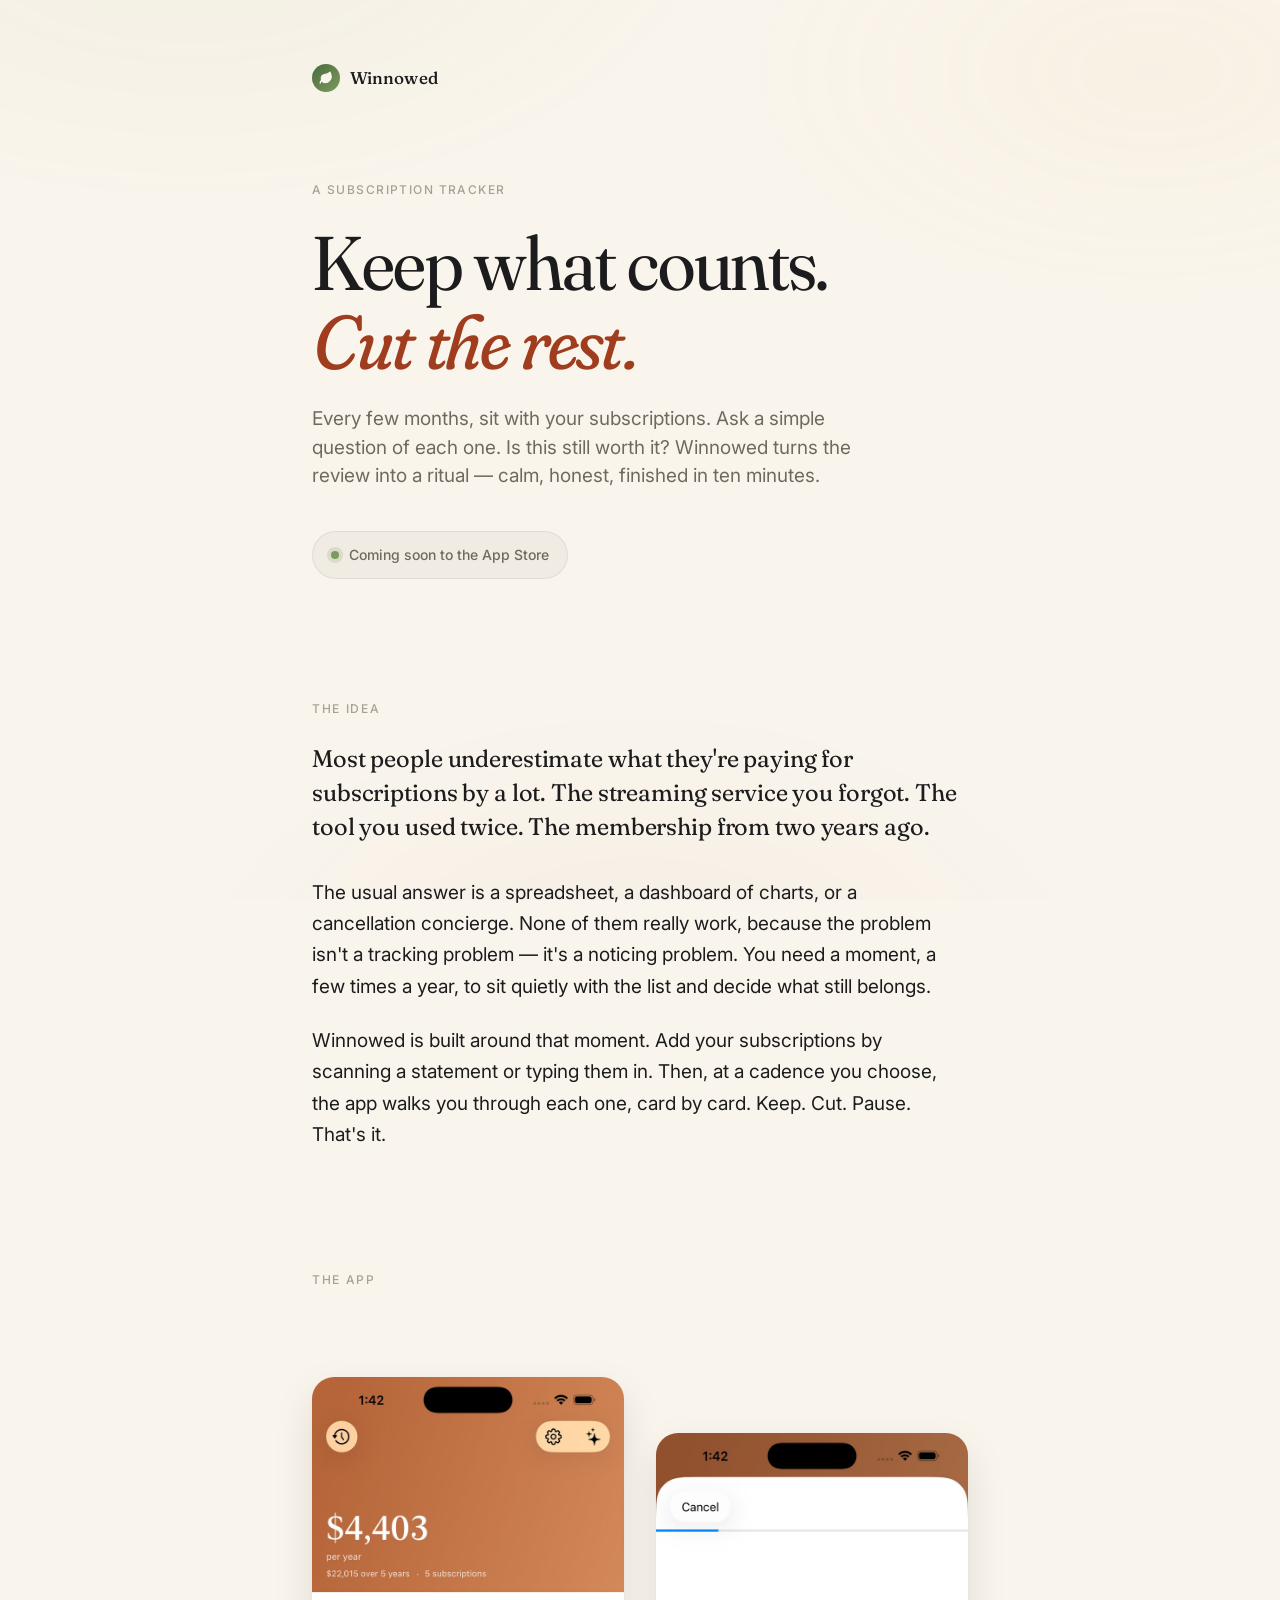
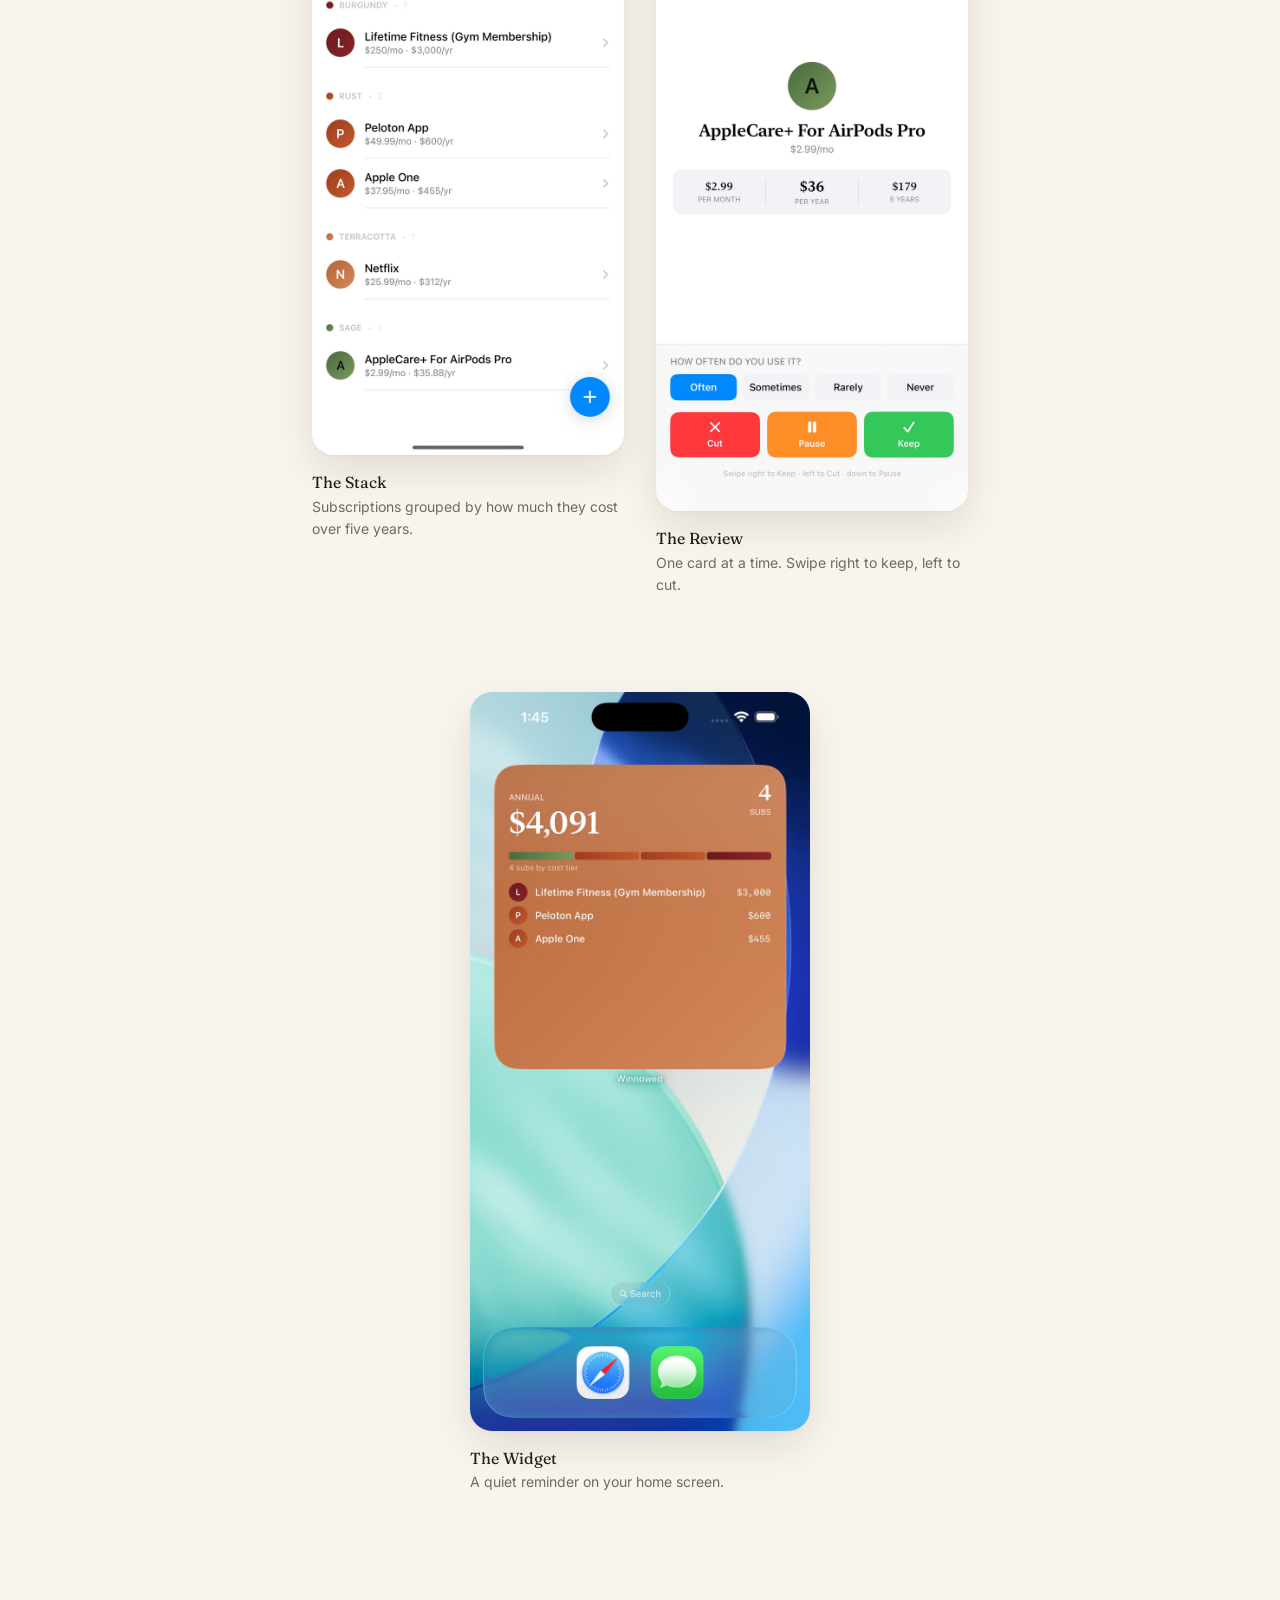
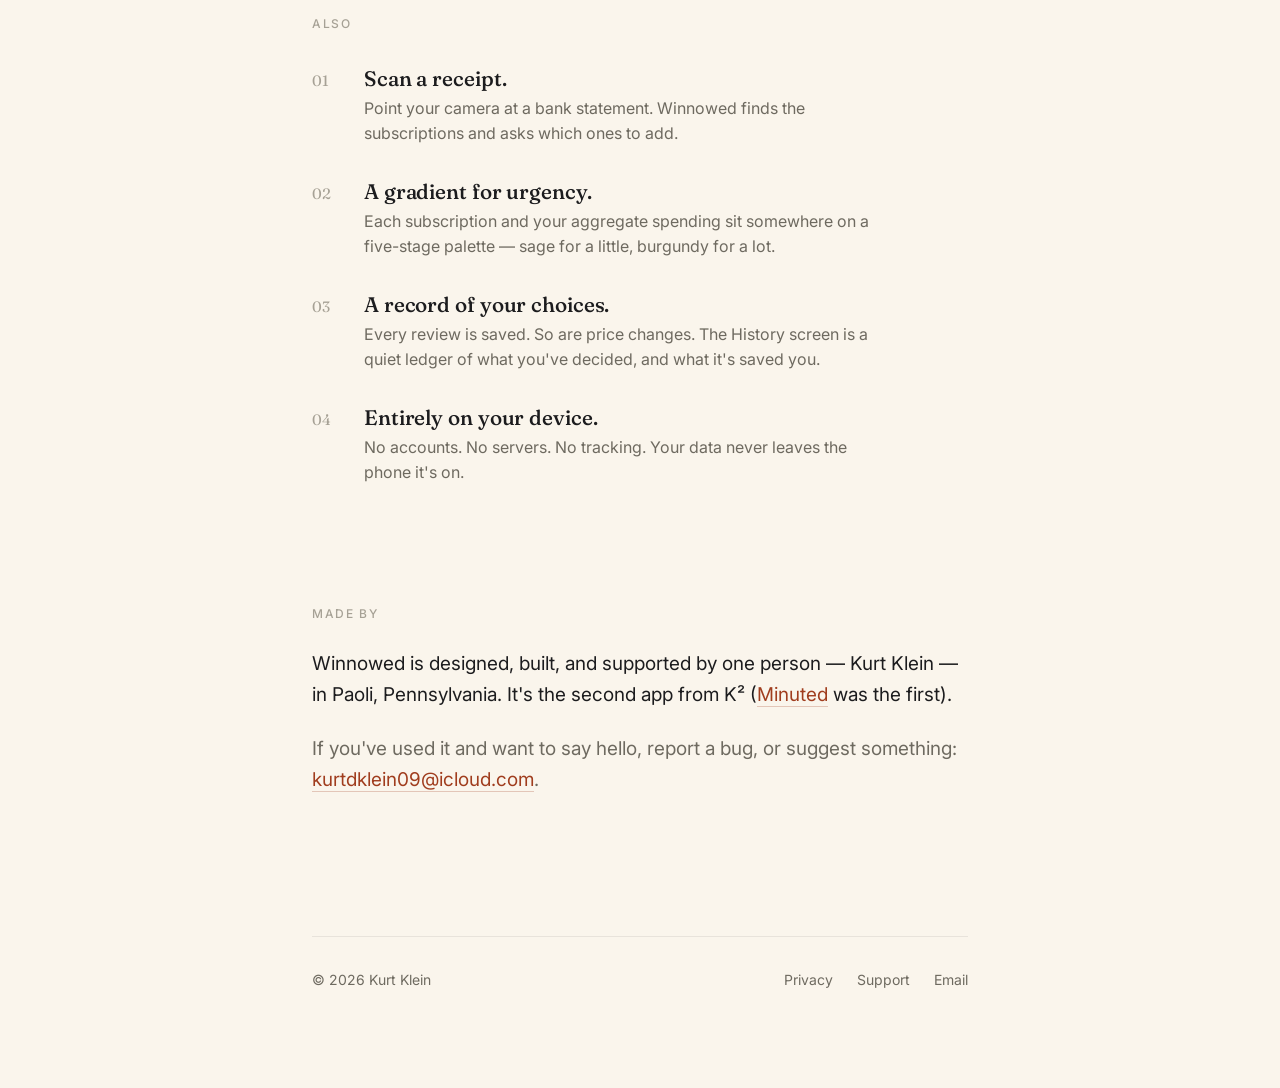
==== index.html @ ec86bec1 "Initial site — landing, privacy, support" ====
<!doctype html>
<html lang="en">
<head>
  <meta charset="utf-8">
  <meta name="viewport" content="width=device-width, initial-scale=1">
  <title>Winnowed — Keep what counts, cut the rest.</title>
  <meta name="description" content="A subscription tracker designed around a quarterly review ritual. Sit with each one. Keep what counts. Cut what doesn't.">

  <!-- Open Graph -->
  <meta property="og:title" content="Winnowed — Keep what counts, cut the rest.">
  <meta property="og:description" content="A subscription tracker designed around a quarterly review ritual.">
  <meta property="og:url" content="https://winnowed.app">
  <meta property="og:type" content="website">
  <meta name="theme-color" content="#FAF5EC">

  <link rel="icon" href="data:image/svg+xml,<svg xmlns=%22http://www.w3.org/2000/svg%22 viewBox=%220 0 100 100%22><circle cx=%2250%22 cy=%2250%22 r=%2245%22 fill=%22%237A9B5E%22/><path d=%22M50 28c10 0 20 8 20 22s-10 22-20 22-20-8-20-22%22 fill=%22none%22 stroke=%22%23FAF5EC%22 stroke-width=%226%22/></svg>">
  <link rel="stylesheet" href="/styles.css">

  <!-- Plausible analytics (privacy-preserving) -->
  <script defer data-domain="winnowed.app" src="https://plausible.io/js/script.js"></script>
</head>
<body>
  <div class="wash" aria-hidden="true"></div>

  <main class="wrap">
    <a href="/" class="brand">
      <span class="brand-leaf">
        <svg viewBox="0 0 24 24" fill="currentColor" aria-hidden="true">
          <path d="M11 20A7 7 0 0 1 9.8 6.1C15.5 5 17 4.48 19 2c1 2 2 4.18 2 8 0 5.5-4.78 10-10 10z M2 21c0-3 1.85-5.36 5.08-6"/>
        </svg>
      </span>
      <span class="brand-name">Winnowed</span>
    </a>

    <p class="hero-tag">A subscription tracker</p>

    <h1 class="hero">
      Keep what counts.<br>
      <em>Cut the rest.</em>
    </h1>

    <p class="hero-sub">
      Every few months, sit with your subscriptions. Ask a simple question of each one.
      Is this still worth it? Winnowed turns the review into a ritual — calm, honest, finished in ten minutes.
    </p>

    <span class="store-note">
      <span class="store-note-dot"></span>
      Coming soon to the App Store
    </span>

    <!-- The argument -->
    <section class="sec">
      <p class="sec-label">The idea</p>

      <div class="prose">
        <p class="lede">
          Most people underestimate what they're paying for subscriptions by a lot. The streaming service you forgot. The tool you used twice. The membership from two years ago.
        </p>
        <p>
          The usual answer is a spreadsheet, a dashboard of charts, or a cancellation concierge. None of them really work, because the problem isn't a tracking problem — it's a noticing problem. You need a moment, a few times a year, to sit quietly with the list and decide what still belongs.
        </p>
        <p>
          Winnowed is built around that moment. Add your subscriptions by scanning a statement or typing them in. Then, at a cadence you choose, the app walks you through each one, card by card. Keep. Cut. Pause. That's it.
        </p>
      </div>
    </section>

    <!-- Screenshots -->
    <section class="sec">
      <p class="sec-label">The app</p>

      <div class="shots">
        <figure class="shot">
          <img src="/images/stack.png" alt="The Stack screen, showing $4,403 annual and subscriptions grouped by cost tier.">
          <figcaption>
            <div class="shot-caption">The Stack</div>
            <div class="shot-caption-sub">Subscriptions grouped by how much they cost over five years.</div>
          </figcaption>
        </figure>

        <figure class="shot">
          <img src="/images/review.png" alt="The Review screen, showing one subscription at a time with Keep, Pause, and Cut options.">
          <figcaption>
            <div class="shot-caption">The Review</div>
            <div class="shot-caption-sub">One card at a time. Swipe right to keep, left to cut.</div>
          </figcaption>
        </figure>

        <figure class="shot">
          <img src="/images/widget.png" alt="A home screen widget showing annual spending and top subscriptions.">
          <figcaption>
            <div class="shot-caption">The Widget</div>
            <div class="shot-caption-sub">A quiet reminder on your home screen.</div>
          </figcaption>
        </figure>
      </div>
    </section>

    <!-- Features, numbered and quiet -->
    <section class="sec">
      <p class="sec-label">Also</p>

      <div class="features">
        <div class="feature">
          <div class="feature-num">01</div>
          <div>
            <div class="feature-title">Scan a receipt.</div>
            <div class="feature-body">Point your camera at a bank statement. Winnowed finds the subscriptions and asks which ones to add.</div>
          </div>
        </div>

        <div class="feature">
          <div class="feature-num">02</div>
          <div>
            <div class="feature-title">A gradient for urgency.</div>
            <div class="feature-body">Each subscription and your aggregate spending sit somewhere on a five-stage palette — sage for a little, burgundy for a lot.</div>
          </div>
        </div>

        <div class="feature">
          <div class="feature-num">03</div>
          <div>
            <div class="feature-title">A record of your choices.</div>
            <div class="feature-body">Every review is saved. So are price changes. The History screen is a quiet ledger of what you've decided, and what it's saved you.</div>
          </div>
        </div>

        <div class="feature">
          <div class="feature-num">04</div>
          <div>
            <div class="feature-title">Entirely on your device.</div>
            <div class="feature-body">No accounts. No servers. No tracking. Your data never leaves the phone it's on.</div>
          </div>
        </div>
      </div>
    </section>

    <!-- Attribution -->
    <section class="sec">
      <p class="sec-label">Made by</p>

      <div class="prose">
        <p>
          Winnowed is designed, built, and supported by one person — Kurt Klein — in Paoli, Pennsylvania. It's the second app from K² (<a href="https://minuted.org" style="color: var(--rust); text-decoration: none; border-bottom: 1px solid rgba(160, 61, 30, 0.25);">Minuted</a> was the first).
        </p>
        <p class="quiet" style="color: var(--text-muted);">
          If you've used it and want to say hello, report a bug, or suggest something: <a href="mailto:kurtdklein09@icloud.com" style="color: var(--rust); text-decoration: none; border-bottom: 1px solid rgba(160, 61, 30, 0.25);">kurtdklein09@icloud.com</a>.
        </p>
      </div>
    </section>

    <footer class="footer">
      <div>© 2026 Kurt Klein</div>
      <div class="footer-links">
        <a href="/privacy">Privacy</a>
        <a href="/support">Support</a>
        <a href="mailto:kurtdklein09@icloud.com">Email</a>
      </div>
    </footer>
  </main>
</body>
</html>
---- styles.css ----
/* ==========================================================================
   Winnowed marketing site
   ========================================================================== */

@import url('https://fonts.googleapis.com/css2?family=Fraunces:opsz,wght,SOFT@9..144,300..900,0..100&family=Inter:wght@400;500;600&display=swap');

:root {
  /* Canvas */
  --bg: #FAF5EC;
  --text: #1C1C1E;
  --text-muted: #6E6A60;
  --text-quiet: #A6A195;
  --rule: rgba(28, 28, 30, 0.08);

  /* 5-stage Winnowed palette */
  --sage: #7A9B5E;
  --sage-deep: #4A6B3E;
  --wheat: #D4B56A;
  --terracotta: #D4895A;
  --rust: #A03D1E;
  --burgundy: #6B1A1E;

  /* Type */
  --serif: "Fraunces", "Times New Roman", Georgia, serif;
  --sans: "Inter", -apple-system, BlinkMacSystemFont, "Segoe UI", sans-serif;
}

* {
  box-sizing: border-box;
  margin: 0;
  padding: 0;
}

html {
  -webkit-font-smoothing: antialiased;
  -moz-osx-font-smoothing: grayscale;
  text-rendering: optimizeLegibility;
}

body {
  background: var(--bg);
  color: var(--text);
  font-family: var(--sans);
  font-size: 17px;
  line-height: 1.6;
  min-height: 100vh;
  overflow-x: hidden;
}

/* Ambient gradient wash — a whisper of the 5-stage palette.
   Positioned absolutely so it doesn't affect layout. */
.wash {
  position: fixed;
  inset: 0;
  z-index: -1;
  pointer-events: none;
  opacity: 0.35;
  background:
    radial-gradient(ellipse 900px 500px at 15% -10%, rgba(122, 155, 94, 0.18), transparent 60%),
    radial-gradient(ellipse 700px 400px at 90% 8%, rgba(212, 181, 106, 0.15), transparent 60%),
    radial-gradient(ellipse 800px 500px at 50% 110%, rgba(107, 26, 30, 0.10), transparent 60%);
}

/* Layout */
.wrap {
  max-width: 720px;
  margin: 0 auto;
  padding: 64px 32px 96px;
}

/* Brand lockup — tiny leaf + name */
.brand {
  display: inline-flex;
  align-items: center;
  gap: 10px;
  color: var(--text-muted);
  font-size: 14px;
  font-weight: 500;
  letter-spacing: 0.02em;
  text-decoration: none;
  margin-bottom: 88px;
}

.brand-leaf {
  display: inline-flex;
  align-items: center;
  justify-content: center;
  width: 28px;
  height: 28px;
  border-radius: 50%;
  background: linear-gradient(135deg, var(--sage-deep), var(--sage));
  color: var(--bg);
}

.brand-leaf svg {
  width: 14px;
  height: 14px;
  fill: currentColor;
  stroke: currentColor;
  stroke-width: 2;
  stroke-linecap: round;
  stroke-linejoin: round;
}

.brand-name {
  font-family: var(--serif);
  font-size: 17px;
  font-weight: 500;
  font-variation-settings: "opsz" 14, "SOFT" 30;
  color: var(--text);
  letter-spacing: 0.005em;
}

/* Hero */
.hero-tag {
  font-family: var(--sans);
  font-size: 12px;
  font-weight: 500;
  letter-spacing: 0.12em;
  text-transform: uppercase;
  color: var(--text-quiet);
  margin-bottom: 24px;
}

.hero {
  font-family: var(--serif);
  font-size: clamp(44px, 7.6vw, 76px);
  font-weight: 400;
  font-variation-settings: "opsz" 96, "SOFT" 40;
  line-height: 1.04;
  letter-spacing: -0.018em;
  color: var(--text);
  margin-bottom: 24px;
  text-wrap: balance;
}

.hero em {
  font-style: italic;
  font-variation-settings: "opsz" 96, "SOFT" 100;
  color: var(--rust);
}

.hero-sub {
  font-family: var(--sans);
  font-size: 19px;
  line-height: 1.5;
  color: var(--text-muted);
  max-width: 30em;
  margin-bottom: 40px;
}

/* Waitlist / App Store badge */
.store-note {
  display: inline-flex;
  align-items: center;
  gap: 10px;
  padding: 12px 18px;
  background: rgba(28, 28, 30, 0.04);
  border: 1px solid var(--rule);
  border-radius: 999px;
  font-size: 14px;
  font-weight: 500;
  color: var(--text-muted);
}

.store-note-dot {
  width: 8px;
  height: 8px;
  border-radius: 50%;
  background: var(--sage);
  box-shadow: 0 0 0 4px rgba(122, 155, 94, 0.2);
}

/* Section rhythm */
.sec {
  margin-top: 120px;
}

.sec-label {
  font-family: var(--sans);
  font-size: 12px;
  font-weight: 500;
  letter-spacing: 0.14em;
  text-transform: uppercase;
  color: var(--text-quiet);
  margin-bottom: 24px;
}

/* Body prose */
.prose {
  font-family: var(--sans);
  font-size: 19px;
  line-height: 1.65;
  color: var(--text);
  max-width: 34em;
}

.prose p + p {
  margin-top: 1.2em;
}

.prose .lede {
  font-family: var(--serif);
  font-size: 24px;
  font-weight: 400;
  font-variation-settings: "opsz" 48, "SOFT" 50;
  line-height: 1.4;
  color: var(--text);
  letter-spacing: -0.005em;
  margin-bottom: 1.4em;
}

.prose strong {
  font-weight: 600;
  color: var(--text);
}

.prose em {
  font-style: italic;
}

/* Screenshot row — offset editorial layout */
.shots {
  margin-top: 88px;
  display: grid;
  grid-template-columns: 1fr 1fr;
  gap: 56px 32px;
  align-items: start;
}

.shot {
  display: flex;
  flex-direction: column;
  gap: 16px;
}

.shot:nth-child(1) { grid-column: 1; }
.shot:nth-child(2) { grid-column: 2; margin-top: 56px; }
.shot:nth-child(3) { grid-column: 1 / 3; max-width: 340px; margin: 40px auto 0; }

.shot img {
  width: 100%;
  height: auto;
  display: block;
  border-radius: 22px;
  box-shadow:
    0 2px 4px rgba(0, 0, 0, 0.04),
    0 16px 40px rgba(0, 0, 0, 0.10);
}

.shot-caption {
  font-family: var(--serif);
  font-size: 16px;
  font-weight: 400;
  font-variation-settings: "opsz" 18, "SOFT" 40;
  color: var(--text);
  line-height: 1.4;
}

.shot-caption-sub {
  font-family: var(--sans);
  font-size: 14px;
  color: var(--text-muted);
  margin-top: 2px;
}

/* Features list — quiet, numbered */
.features {
  margin-top: 32px;
  display: grid;
  gap: 32px;
  max-width: 34em;
}

.feature {
  display: grid;
  grid-template-columns: 36px 1fr;
  gap: 16px;
  align-items: baseline;
}

.feature-num {
  font-family: var(--serif);
  font-size: 15px;
  font-variation-settings: "opsz" 18;
  font-feature-settings: "onum";
  color: var(--text-quiet);
  padding-top: 4px;
}

.feature-title {
  font-family: var(--serif);
  font-size: 21px;
  font-weight: 500;
  font-variation-settings: "opsz" 32, "SOFT" 40;
  color: var(--text);
  line-height: 1.3;
  margin-bottom: 4px;
  letter-spacing: -0.005em;
}

.feature-body {
  font-family: var(--sans);
  font-size: 16px;
  line-height: 1.55;
  color: var(--text-muted);
}

/* Footer */
.footer {
  margin-top: 140px;
  padding-top: 32px;
  border-top: 1px solid var(--rule);
  display: flex;
  justify-content: space-between;
  align-items: baseline;
  flex-wrap: wrap;
  gap: 16px;
  font-size: 14px;
  color: var(--text-muted);
}

.footer a {
  color: var(--text-muted);
  text-decoration: none;
  border-bottom: 1px solid transparent;
  transition: border-color 120ms ease, color 120ms ease;
}

.footer a:hover {
  color: var(--text);
  border-bottom-color: var(--rule);
}

.footer-links {
  display: flex;
  gap: 24px;
}

/* Long-form page (privacy, support) */
.longform h1 {
  font-family: var(--serif);
  font-size: clamp(40px, 5.5vw, 60px);
  font-weight: 400;
  font-variation-settings: "opsz" 72, "SOFT" 40;
  line-height: 1.08;
  letter-spacing: -0.015em;
  margin-bottom: 12px;
  text-wrap: balance;
}

.longform .meta {
  font-family: var(--sans);
  font-size: 13px;
  color: var(--text-quiet);
  margin-bottom: 48px;
  letter-spacing: 0.02em;
}

.longform h2 {
  font-family: var(--serif);
  font-size: 24px;
  font-weight: 500;
  font-variation-settings: "opsz" 32, "SOFT" 40;
  line-height: 1.3;
  margin-top: 48px;
  margin-bottom: 12px;
  color: var(--text);
  letter-spacing: -0.005em;
}

.longform p {
  font-family: var(--sans);
  font-size: 17px;
  line-height: 1.65;
  color: var(--text);
  margin-bottom: 1.1em;
  max-width: 34em;
}

.longform p.quiet {
  color: var(--text-muted);
}

.longform ul {
  list-style: none;
  padding: 0;
  margin: 0 0 1.2em 0;
  max-width: 34em;
}

.longform li {
  font-family: var(--sans);
  font-size: 17px;
  line-height: 1.65;
  color: var(--text);
  padding-left: 22px;
  position: relative;
  margin-bottom: 4px;
}

.longform li::before {
  content: "—";
  position: absolute;
  left: 0;
  color: var(--text-quiet);
}

.longform a {
  color: var(--rust);
  text-decoration: none;
  border-bottom: 1px solid rgba(160, 61, 30, 0.25);
  transition: border-color 120ms ease;
}

.longform a:hover {
  border-bottom-color: var(--rust);
}

.longform .signoff {
  margin-top: 56px;
  padding-top: 32px;
  border-top: 1px solid var(--rule);
  font-family: var(--serif);
  font-style: italic;
  font-size: 17px;
  color: var(--text-muted);
  font-variation-settings: "opsz" 24;
}

/* Mobile tweaks */
@media (max-width: 560px) {
  .wrap {
    padding: 40px 22px 72px;
  }
  .brand {
    margin-bottom: 56px;
  }
  .sec {
    margin-top: 88px;
  }
  .shots {
    grid-template-columns: 1fr;
    gap: 32px;
  }
  .shot:nth-child(1),
  .shot:nth-child(2),
  .shot:nth-child(3) {
    grid-column: 1;
    margin: 0;
    max-width: 100%;
  }
  .footer {
    flex-direction: column;
    align-items: flex-start;
  }
}
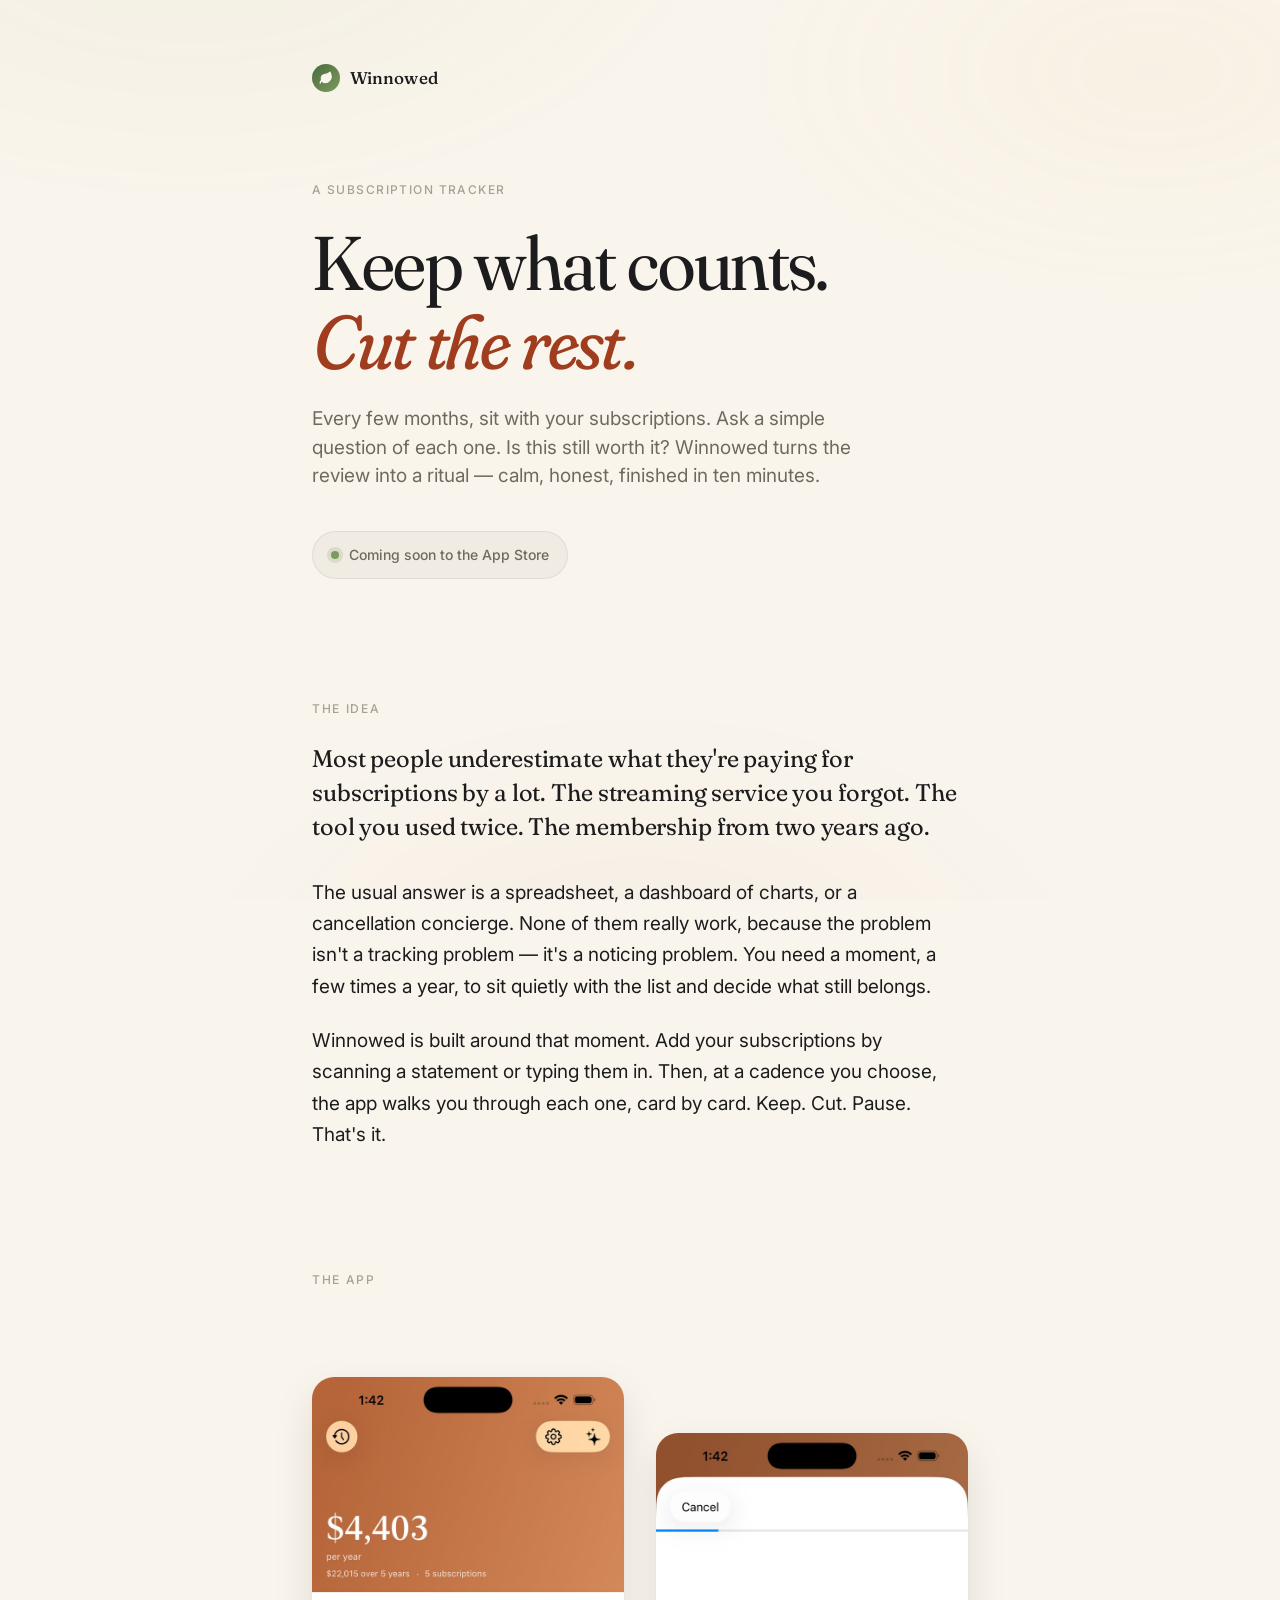
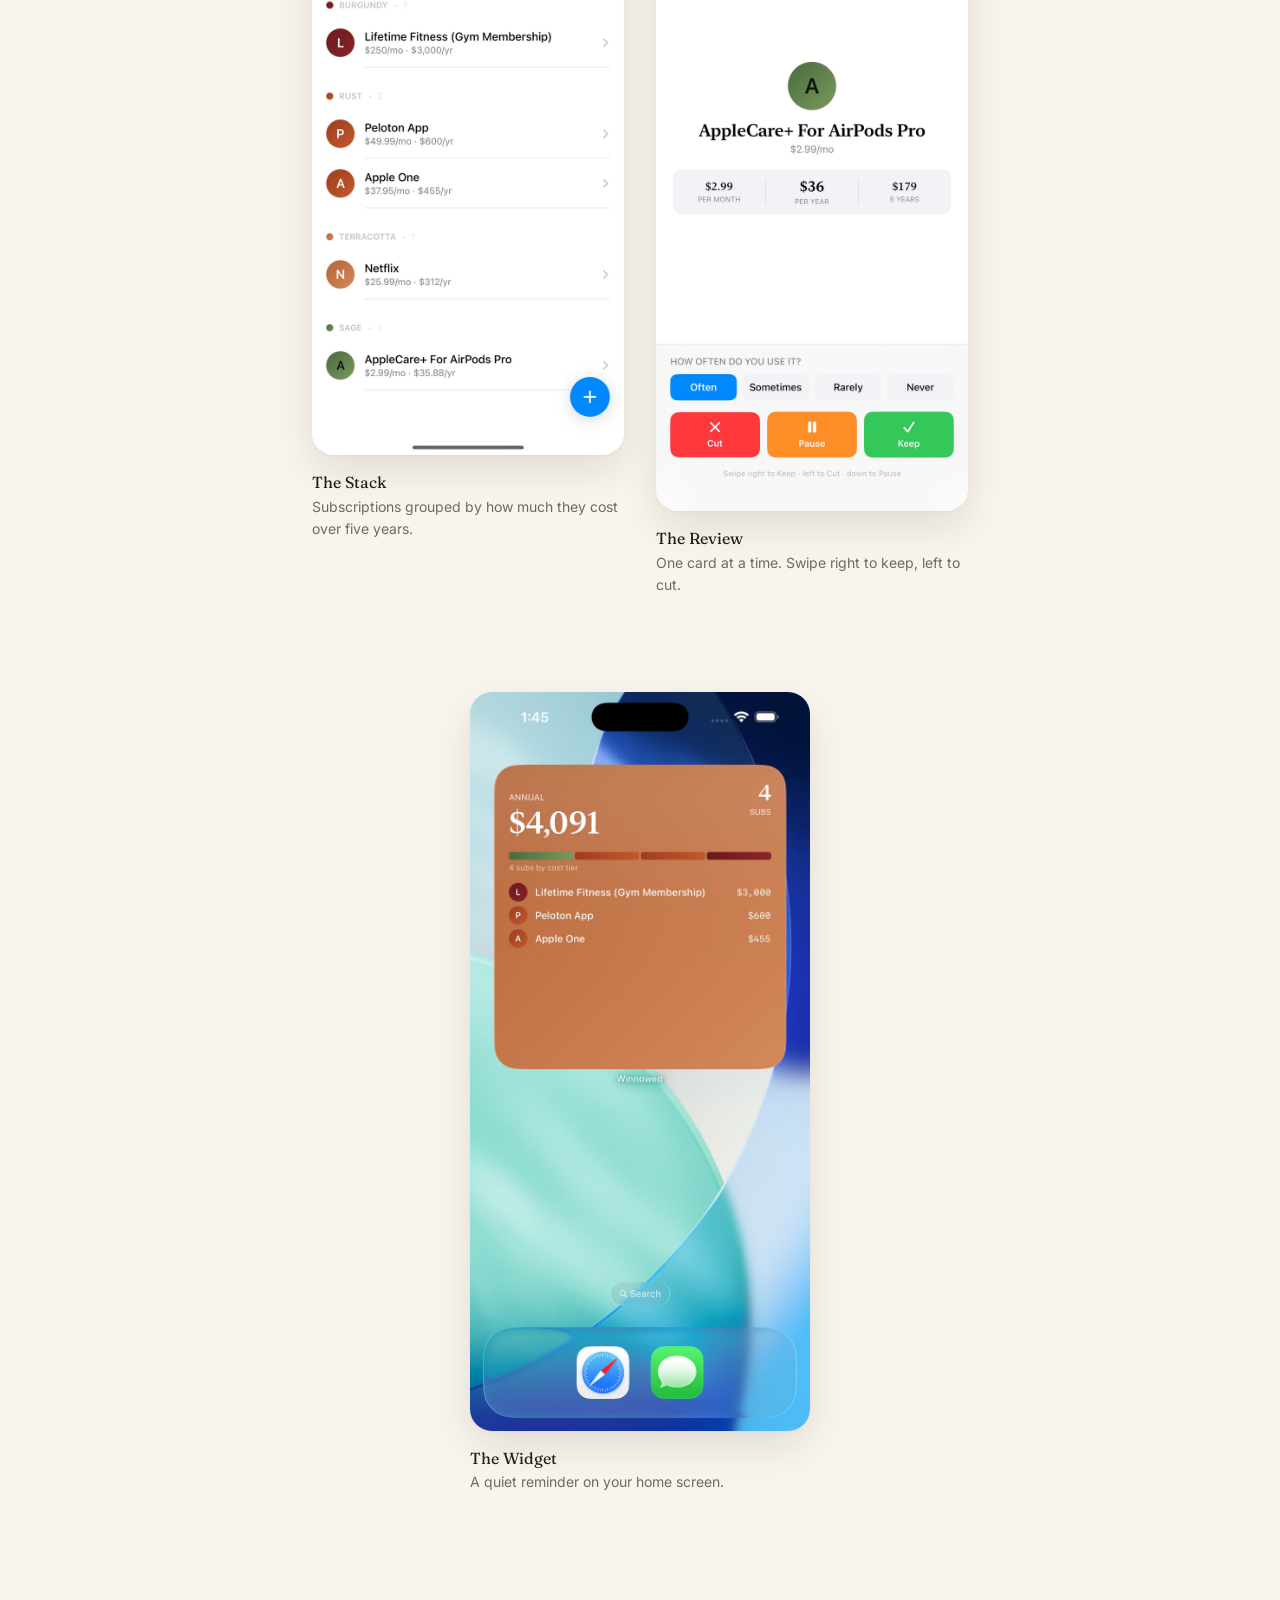
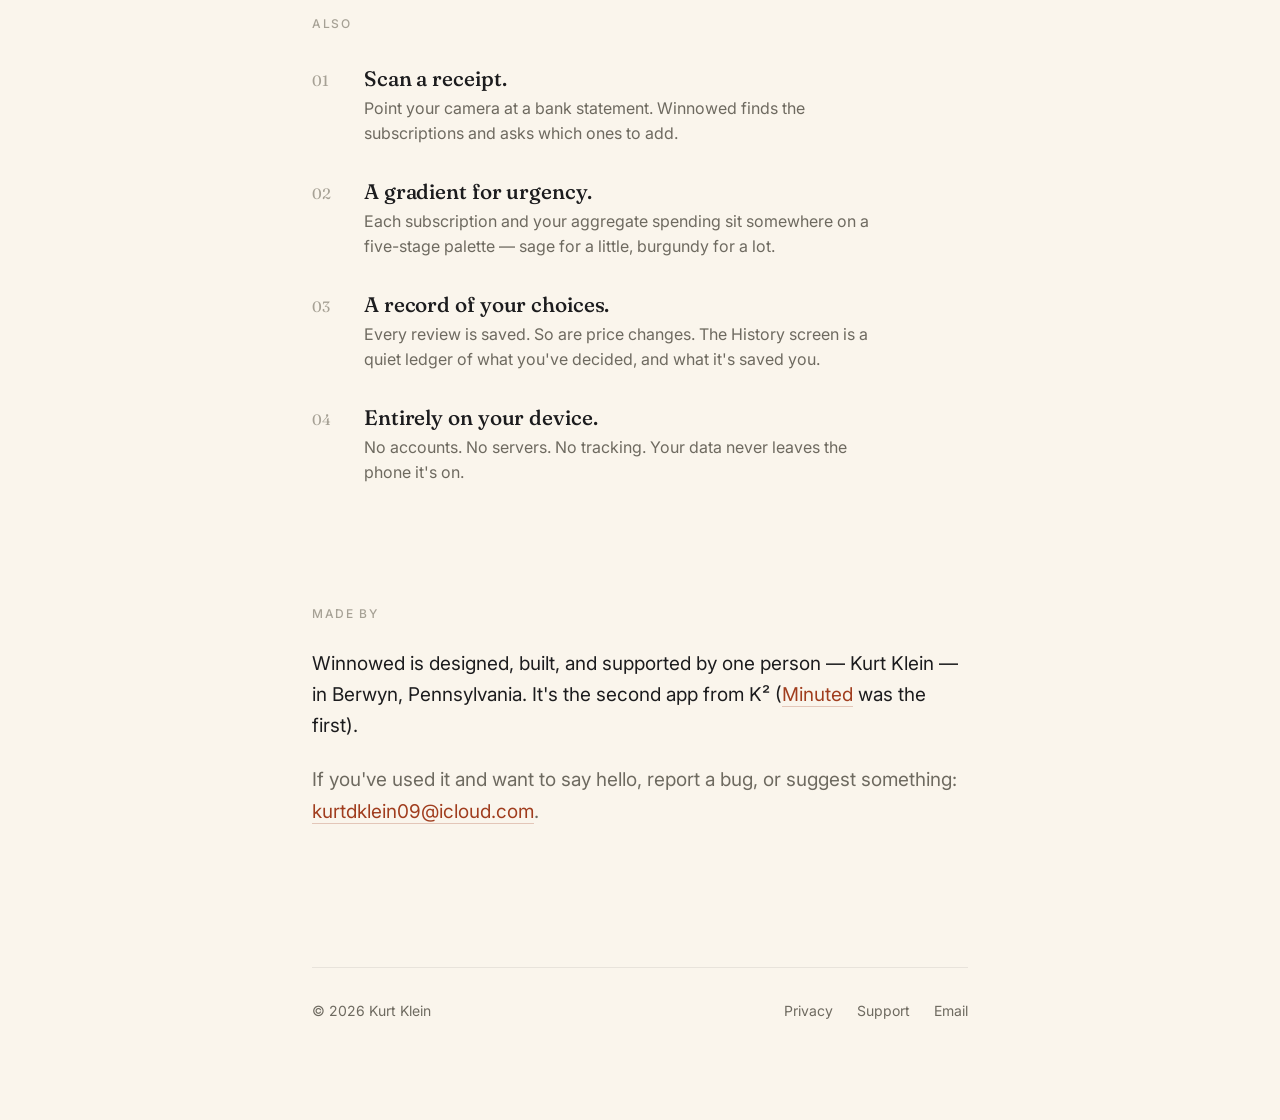
==== commit 69365a17: "Update location from Paoli to Berwyn, Pennsylvania" ====
--- a/index.html
+++ b/index.html
@@ -142,7 +142,7 @@
 
       <div class="prose">
         <p>
-          Winnowed is designed, built, and supported by one person — Kurt Klein — in Paoli, Pennsylvania. It's the second app from K² (<a href="https://minuted.org" style="color: var(--rust); text-decoration: none; border-bottom: 1px solid rgba(160, 61, 30, 0.25);">Minuted</a> was the first).
+          Winnowed is designed, built, and supported by one person — Kurt Klein — in Berwyn, Pennsylvania. It's the second app from K² (<a href="https://minuted.org" style="color: var(--rust); text-decoration: none; border-bottom: 1px solid rgba(160, 61, 30, 0.25);">Minuted</a> was the first).
         </p>
         <p class="quiet" style="color: var(--text-muted);">
           If you've used it and want to say hello, report a bug, or suggest something: <a href="mailto:kurtdklein09@icloud.com" style="color: var(--rust); text-decoration: none; border-bottom: 1px solid rgba(160, 61, 30, 0.25);">kurtdklein09@icloud.com</a>.
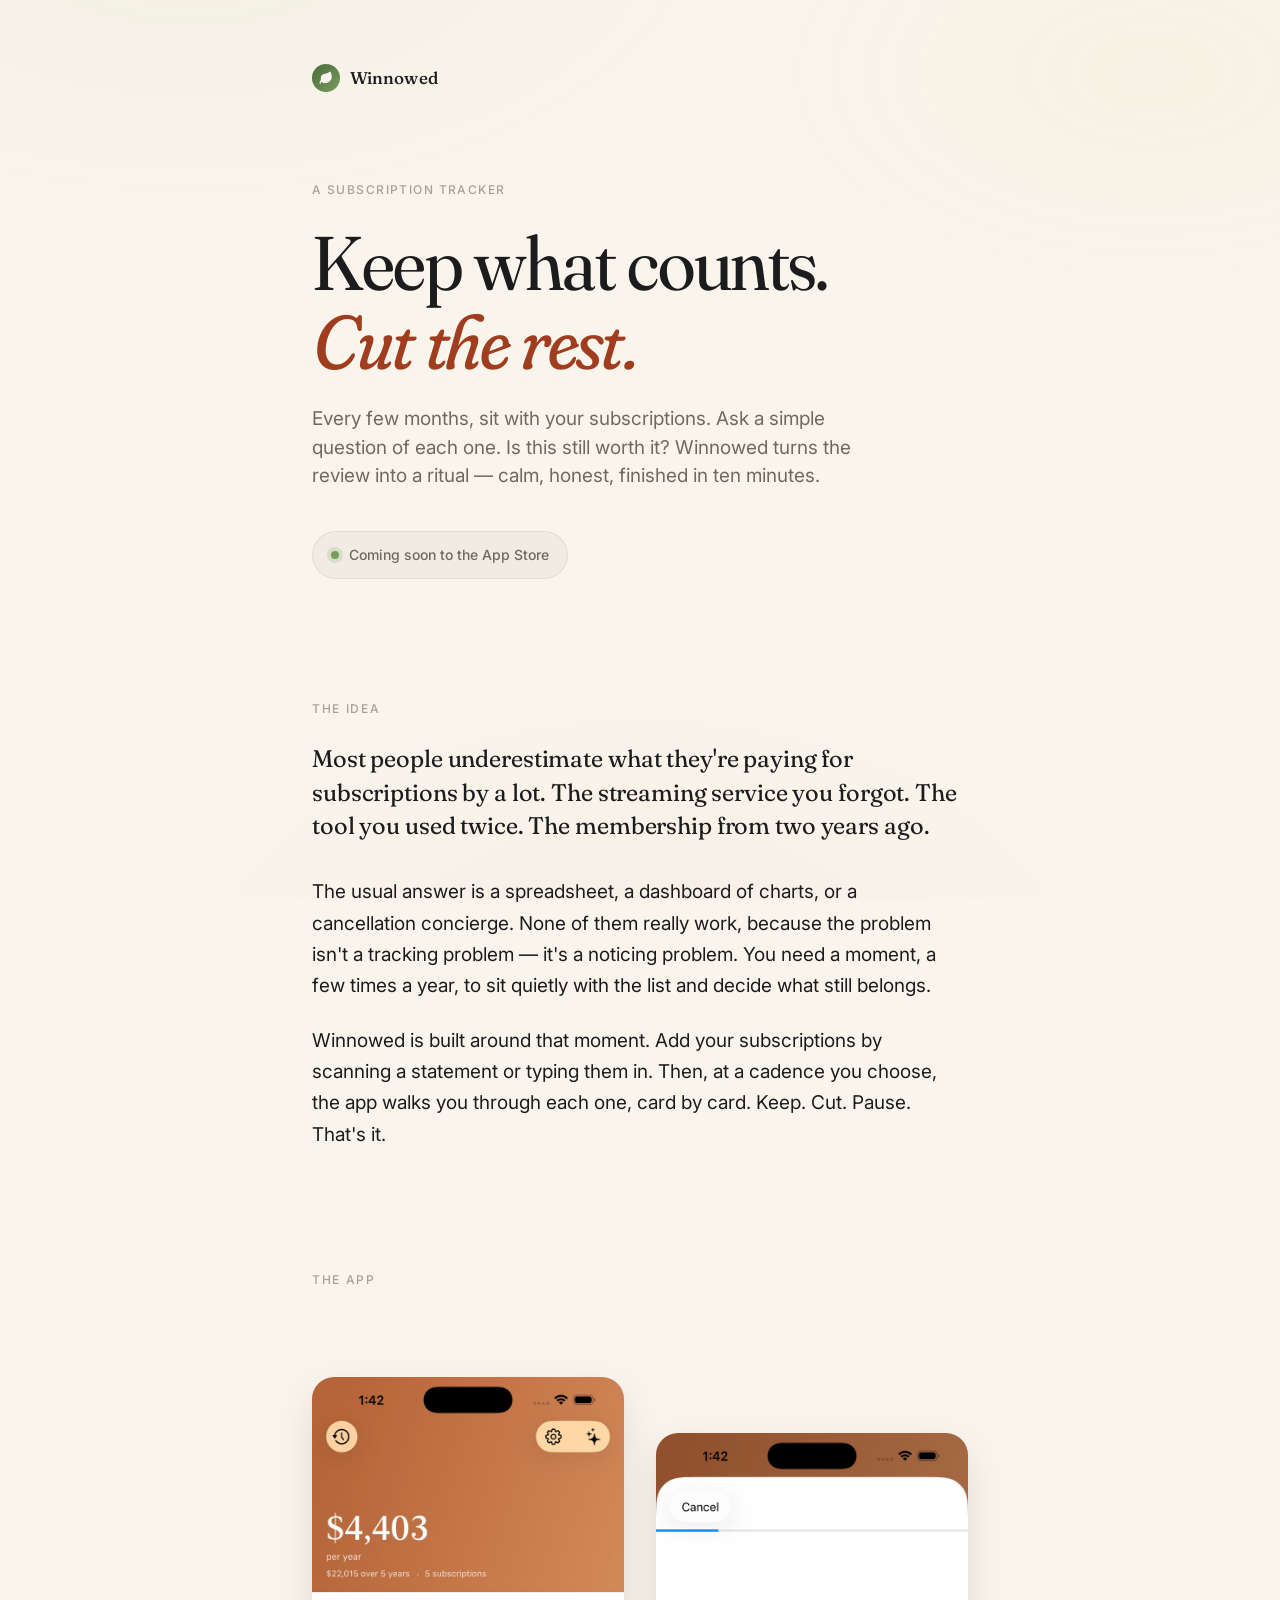
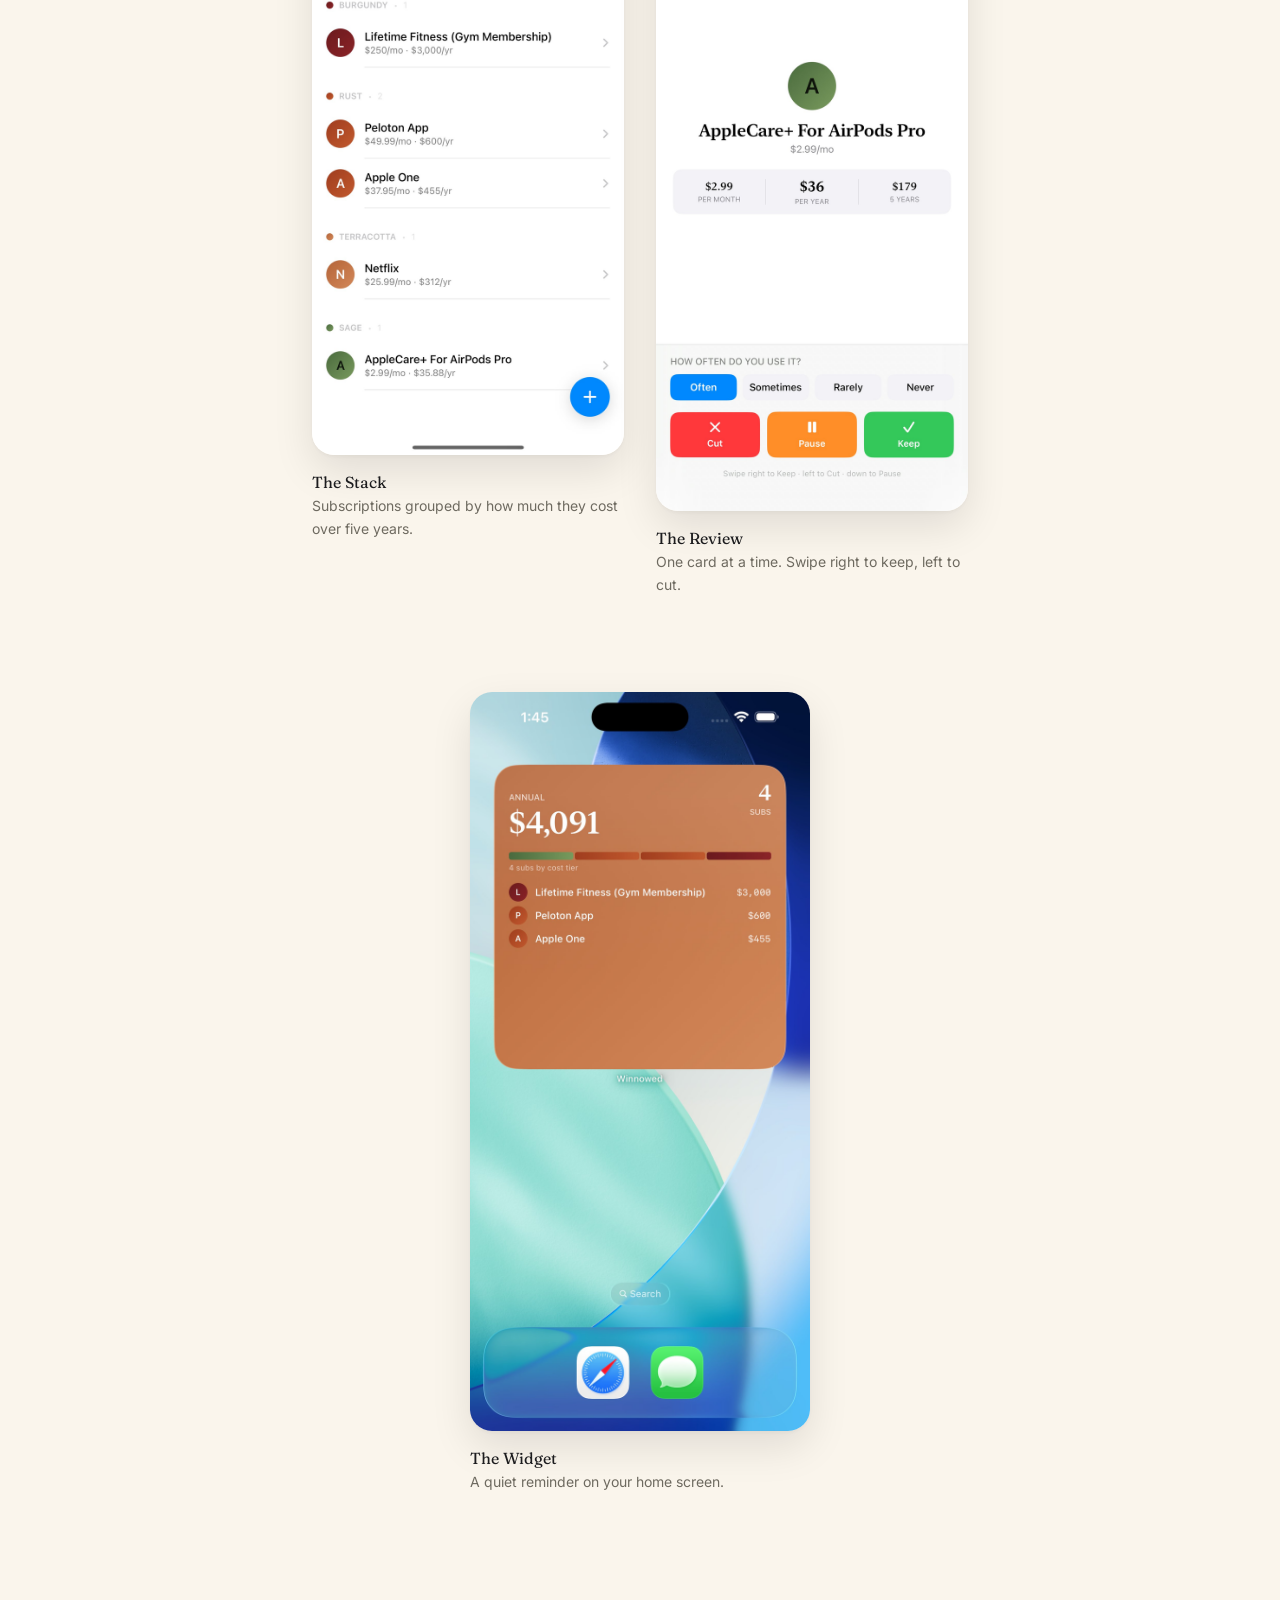
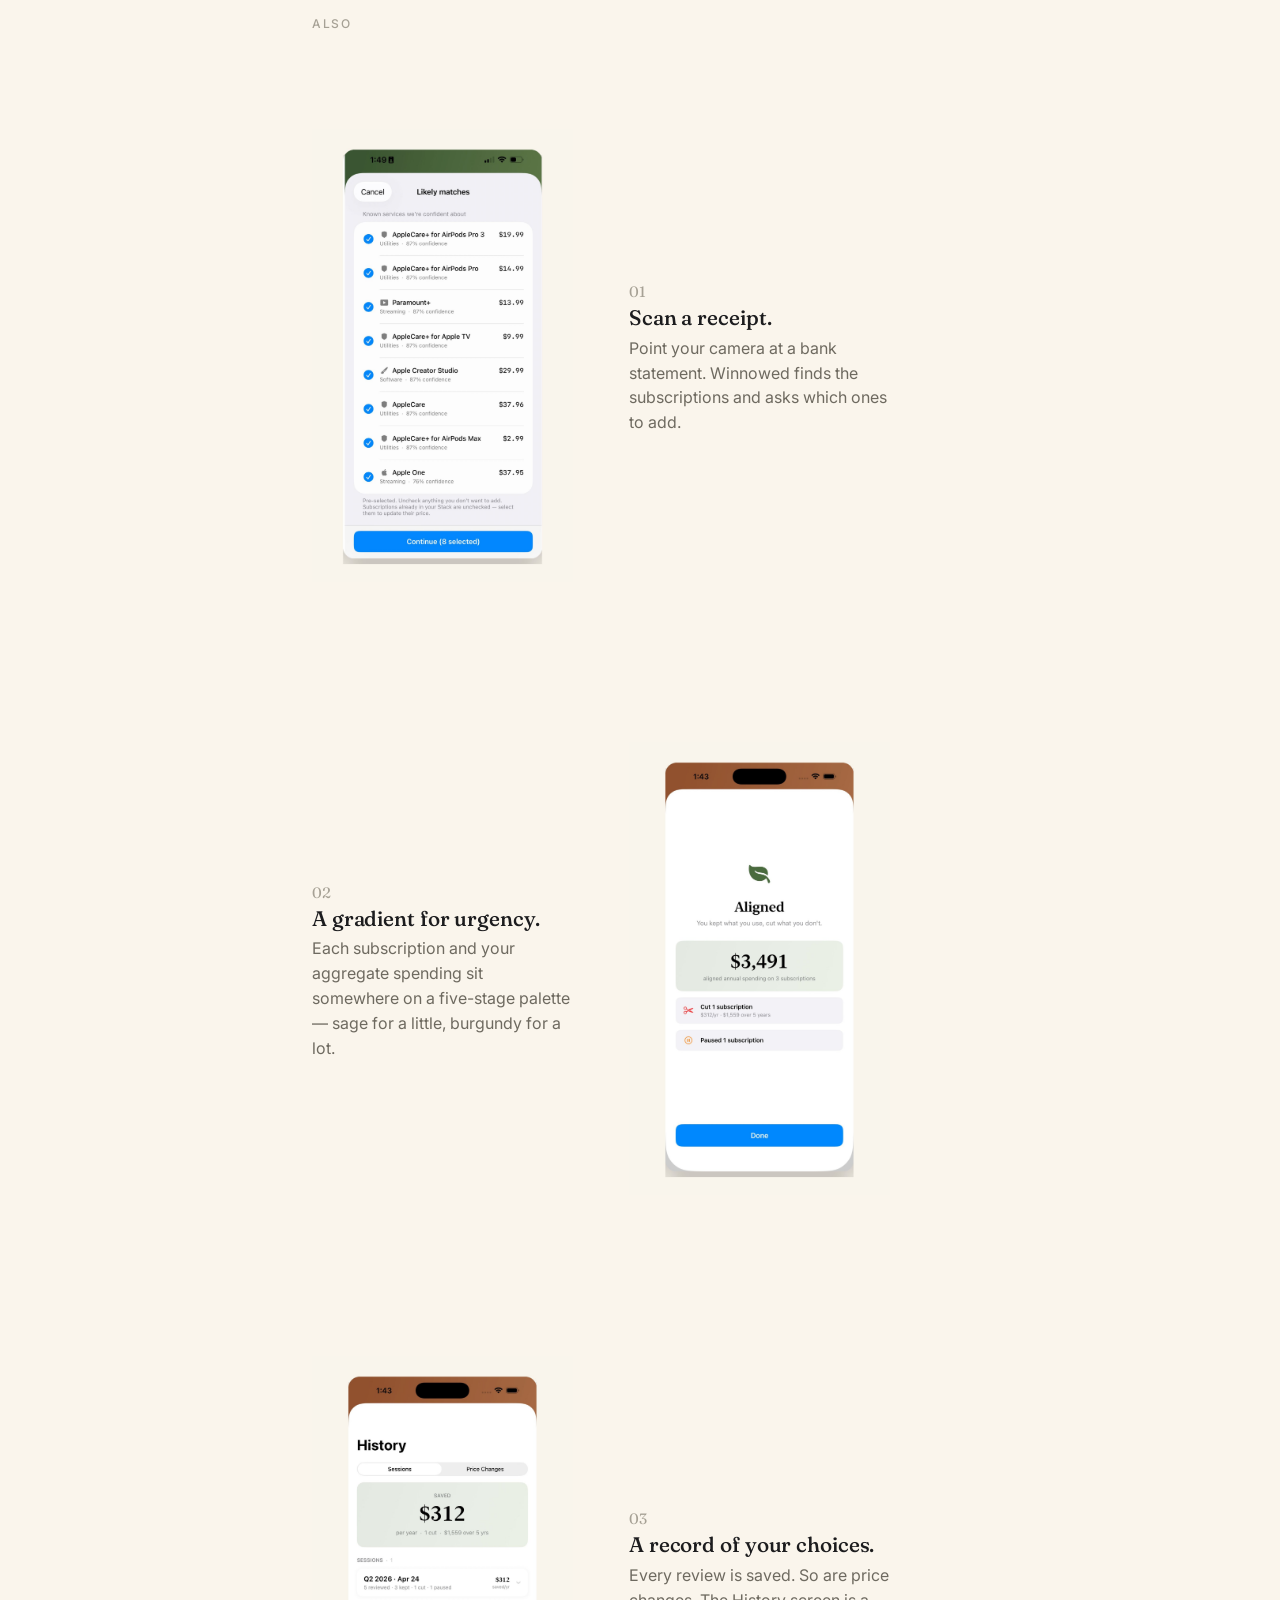
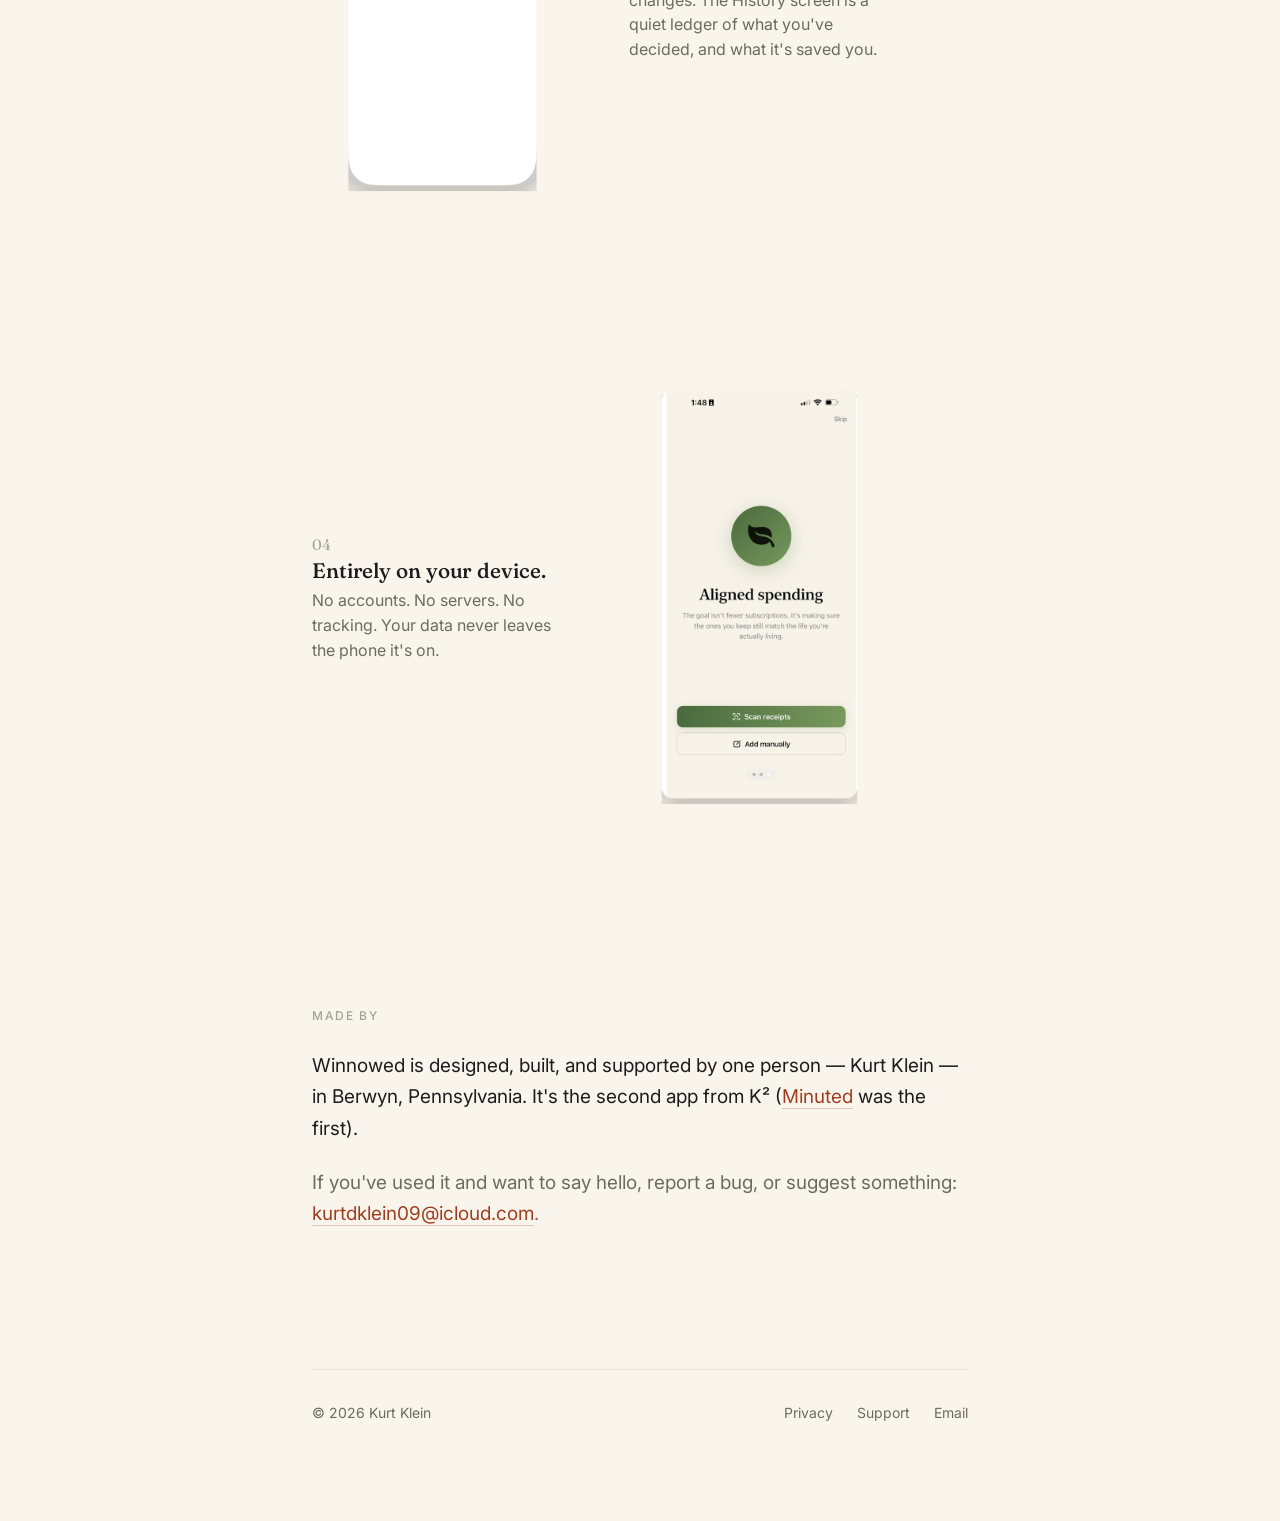
==== commit 67cd5091: "Add side-by-side screenshots to ALso section + scroll fan-in" ====
--- a/index.html
+++ b/index.html
@@ -15,6 +15,65 @@
 
   <link rel="icon" href="data:image/svg+xml,<svg xmlns=%22http://www.w3.org/2000/svg%22 viewBox=%220 0 100 100%22><circle cx=%2250%22 cy=%2250%22 r=%2245%22 fill=%22%237A9B5E%22/><path d=%22M50 28c10 0 20 8 20 22s-10 22-20 22-20-8-20-22%22 fill=%22none%22 stroke=%22%23FAF5EC%22 stroke-width=%226%22/></svg>">
   <link rel="stylesheet" href="/styles.css">
+
+  <!-- Scroll fade-in + Also section side-by-side layout -->
+  <style>
+    /* Fade-in utility — any element with .fade-up slides up + fades in
+       when it enters the viewport. One-shot: we unobserve after reveal. */
+    .fade-up {
+      opacity: 0;
+      transform: translateY(24px);
+      transition: opacity 0.9s ease-out, transform 0.9s ease-out;
+      will-change: opacity, transform;
+    }
+    .fade-up.is-visible {
+      opacity: 1;
+      transform: translateY(0);
+    }
+    @media (prefers-reduced-motion: reduce) {
+      .fade-up {
+        opacity: 1;
+        transform: none;
+        transition: none;
+      }
+    }
+
+    /* Also section — two-column screenshot + text, zig-zagged by .reverse.
+       Typography for .feature-num, .feature-title, .feature-body continues
+       to come from styles.css; we only restructure the layout here. */
+    .feature {
+      display: grid;
+      grid-template-columns: minmax(0, 1fr) minmax(0, 1fr);
+      gap: 56px;
+      align-items: center;
+      margin: 64px 0;
+    }
+    .feature.reverse .feature-shot { order: 2; }
+    .feature.reverse .feature-text  { order: 1; }
+
+    .feature-shot {
+      display: flex;
+      justify-content: center;
+    }
+    .feature-shot img {
+      display: block;
+      width: 100%;
+      max-width: 300px;
+      height: auto;
+    }
+
+    @media (max-width: 720px) {
+      .feature,
+      .feature.reverse {
+        grid-template-columns: 1fr;
+        gap: 24px;
+        margin: 48px 0;
+      }
+      .feature.reverse .feature-shot { order: 0; }
+      .feature.reverse .feature-text  { order: 0; }
+      .feature-shot img { max-width: 240px; }
+    }
+  </style>
 
   <!-- Plausible analytics (privacy-preserving) -->
   <script defer data-domain="winnowed.app" src="https://plausible.io/js/script.js"></script>
@@ -51,9 +110,9 @@
 
     <!-- The argument -->
     <section class="sec">
-      <p class="sec-label">The idea</p>
-
-      <div class="prose">
+      <p class="sec-label fade-up">The idea</p>
+
+      <div class="prose fade-up">
         <p class="lede">
           Most people underestimate what they're paying for subscriptions by a lot. The streaming service you forgot. The tool you used twice. The membership from two years ago.
         </p>
@@ -68,27 +127,27 @@
 
     <!-- Screenshots -->
     <section class="sec">
-      <p class="sec-label">The app</p>
+      <p class="sec-label fade-up">The app</p>
 
       <div class="shots">
-        <figure class="shot">
-          <img src="/images/stack.png" alt="The Stack screen, showing $4,403 annual and subscriptions grouped by cost tier.">
+        <figure class="shot fade-up">
+          <img src="/images/stack.png" alt="The Stack screen, showing $4,403 annual and subscriptions grouped by cost tier." loading="lazy">
           <figcaption>
             <div class="shot-caption">The Stack</div>
             <div class="shot-caption-sub">Subscriptions grouped by how much they cost over five years.</div>
           </figcaption>
         </figure>
 
-        <figure class="shot">
-          <img src="/images/review.png" alt="The Review screen, showing one subscription at a time with Keep, Pause, and Cut options.">
+        <figure class="shot fade-up">
+          <img src="/images/review.png" alt="The Review screen, showing one subscription at a time with Keep, Pause, and Cut options." loading="lazy">
           <figcaption>
             <div class="shot-caption">The Review</div>
             <div class="shot-caption-sub">One card at a time. Swipe right to keep, left to cut.</div>
           </figcaption>
         </figure>
 
-        <figure class="shot">
-          <img src="/images/widget.png" alt="A home screen widget showing annual spending and top subscriptions.">
+        <figure class="shot fade-up">
+          <img src="/images/widget.png" alt="A home screen widget showing annual spending and top subscriptions." loading="lazy">
           <figcaption>
             <div class="shot-caption">The Widget</div>
             <div class="shot-caption-sub">A quiet reminder on your home screen.</div>
@@ -99,36 +158,48 @@
 
     <!-- Features, numbered and quiet -->
     <section class="sec">
-      <p class="sec-label">Also</p>
+      <p class="sec-label fade-up">Also</p>
 
       <div class="features">
-        <div class="feature">
-          <div class="feature-num">01</div>
-          <div>
+        <div class="feature fade-up">
+          <div class="feature-shot">
+            <img src="/images/also-01-scan.png" alt="The scan-a-receipt screen, showing Likely matches with checkboxes next to each detected subscription." loading="lazy">
+          </div>
+          <div class="feature-text">
+            <div class="feature-num">01</div>
             <div class="feature-title">Scan a receipt.</div>
             <div class="feature-body">Point your camera at a bank statement. Winnowed finds the subscriptions and asks which ones to add.</div>
           </div>
         </div>
 
-        <div class="feature">
-          <div class="feature-num">02</div>
-          <div>
+        <div class="feature reverse fade-up">
+          <div class="feature-shot">
+            <img src="/images/also-02-gradient.png" alt="The Aligned summary screen, with a sage-green card showing $3,491 of aligned annual spending and color-coded rows for cut and paused subscriptions." loading="lazy">
+          </div>
+          <div class="feature-text">
+            <div class="feature-num">02</div>
             <div class="feature-title">A gradient for urgency.</div>
             <div class="feature-body">Each subscription and your aggregate spending sit somewhere on a five-stage palette — sage for a little, burgundy for a lot.</div>
           </div>
         </div>
 
-        <div class="feature">
-          <div class="feature-num">03</div>
-          <div>
+        <div class="feature fade-up">
+          <div class="feature-shot">
+            <img src="/images/also-03-history.png" alt="The History screen showing $312 saved per year with Q2 2026 session details." loading="lazy">
+          </div>
+          <div class="feature-text">
+            <div class="feature-num">03</div>
             <div class="feature-title">A record of your choices.</div>
             <div class="feature-body">Every review is saved. So are price changes. The History screen is a quiet ledger of what you've decided, and what it's saved you.</div>
           </div>
         </div>
 
-        <div class="feature">
-          <div class="feature-num">04</div>
-          <div>
+        <div class="feature reverse fade-up">
+          <div class="feature-shot">
+            <img src="/images/also-04-device.png" alt="The Winnowed onboarding Aligned Spending screen with a sage leaf icon." loading="lazy">
+          </div>
+          <div class="feature-text">
+            <div class="feature-num">04</div>
             <div class="feature-title">Entirely on your device.</div>
             <div class="feature-body">No accounts. No servers. No tracking. Your data never leaves the phone it's on.</div>
           </div>
@@ -138,9 +209,9 @@
 
     <!-- Attribution -->
     <section class="sec">
-      <p class="sec-label">Made by</p>
-
-      <div class="prose">
+      <p class="sec-label fade-up">Made by</p>
+
+      <div class="prose fade-up">
         <p>
           Winnowed is designed, built, and supported by one person — Kurt Klein — in Berwyn, Pennsylvania. It's the second app from K² (<a href="https://minuted.org" style="color: var(--rust); text-decoration: none; border-bottom: 1px solid rgba(160, 61, 30, 0.25);">Minuted</a> was the first).
         </p>
@@ -150,7 +221,7 @@
       </div>
     </section>
 
-    <footer class="footer">
+    <footer class="footer fade-up">
       <div>© 2026 Kurt Klein</div>
       <div class="footer-links">
         <a href="/privacy">Privacy</a>
@@ -159,5 +230,28 @@
       </div>
     </footer>
   </main>
+
+  <!-- Scroll-triggered fade-in -->
+  <script>
+    (function () {
+      var items = document.querySelectorAll('.fade-up');
+      if (!('IntersectionObserver' in window) || items.length === 0) {
+        for (var i = 0; i < items.length; i++) items[i].classList.add('is-visible');
+        return;
+      }
+      var observer = new IntersectionObserver(function (entries) {
+        entries.forEach(function (entry) {
+          if (entry.isIntersecting) {
+            entry.target.classList.add('is-visible');
+            observer.unobserve(entry.target);
+          }
+        });
+      }, {
+        threshold: 0.15,
+        rootMargin: '0px 0px -8% 0px'
+      });
+      items.forEach(function (el) { observer.observe(el); });
+    })();
+  </script>
 </body>
 </html>
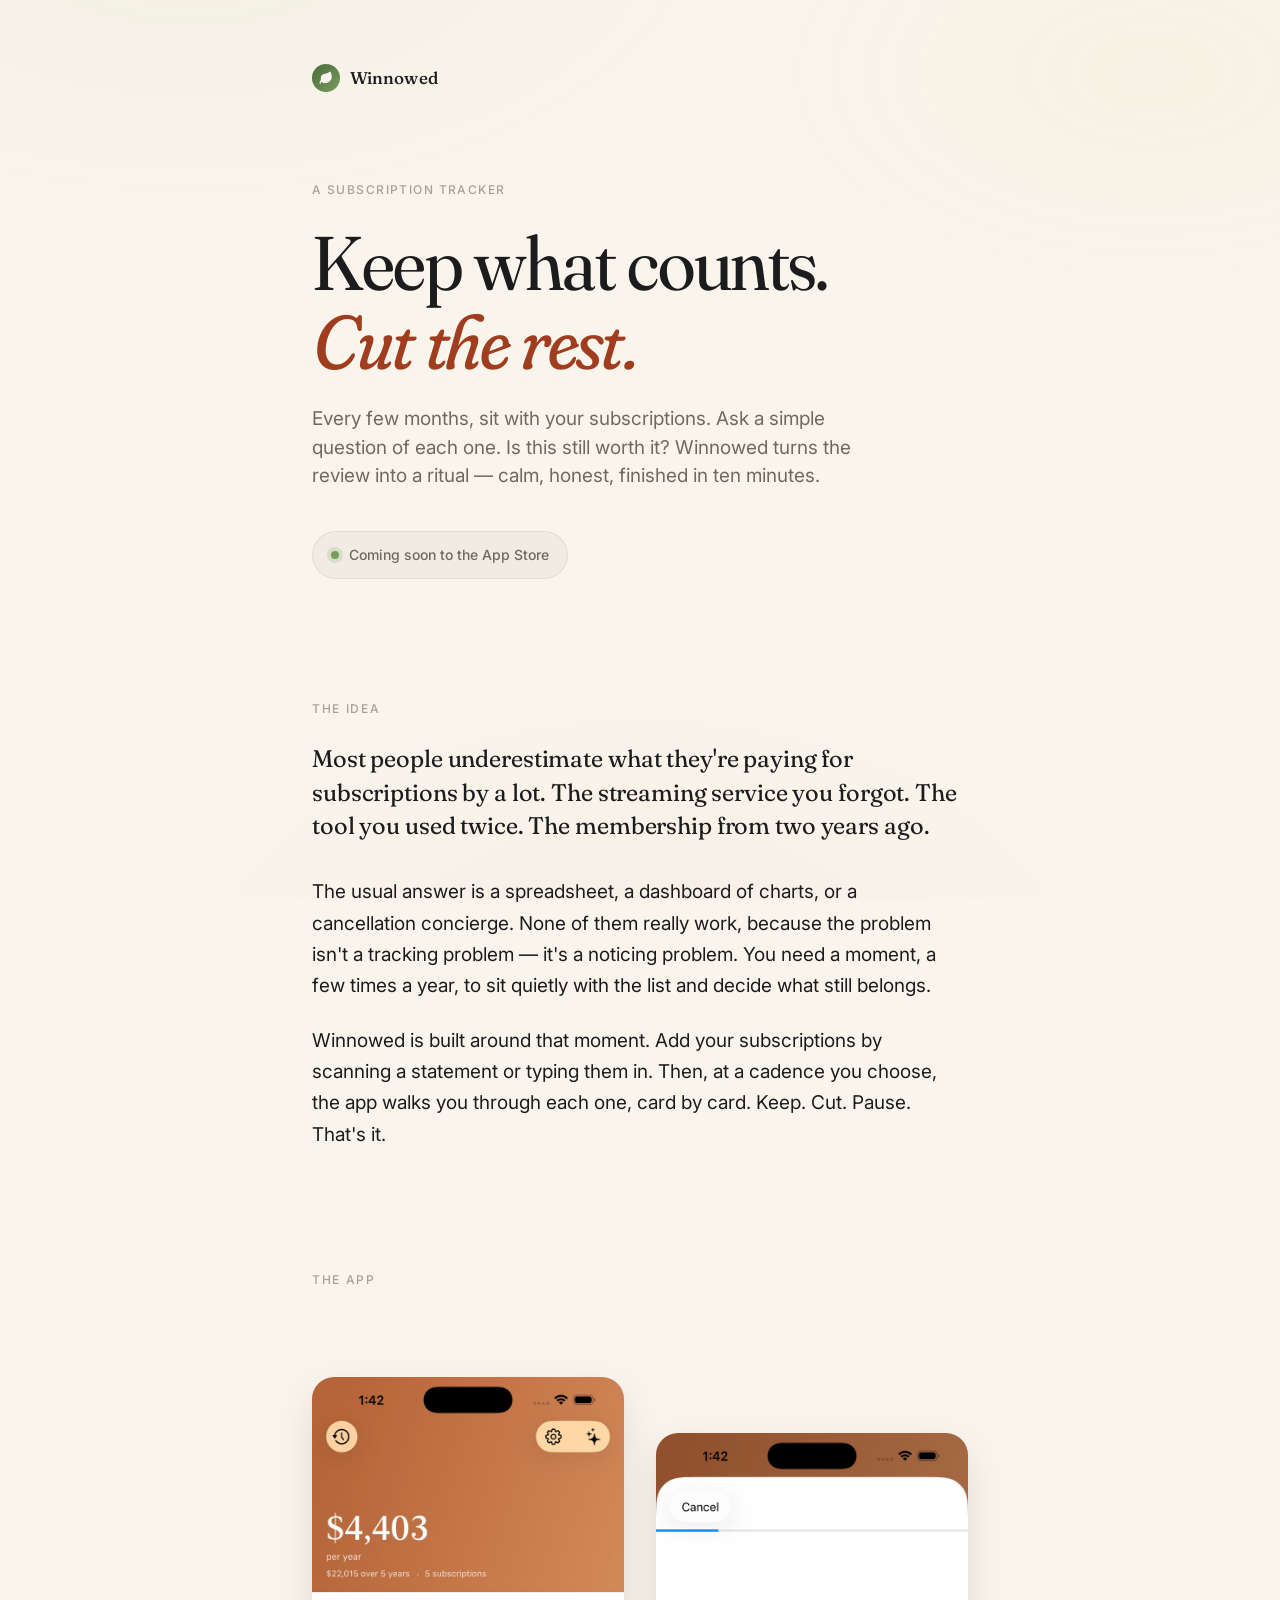
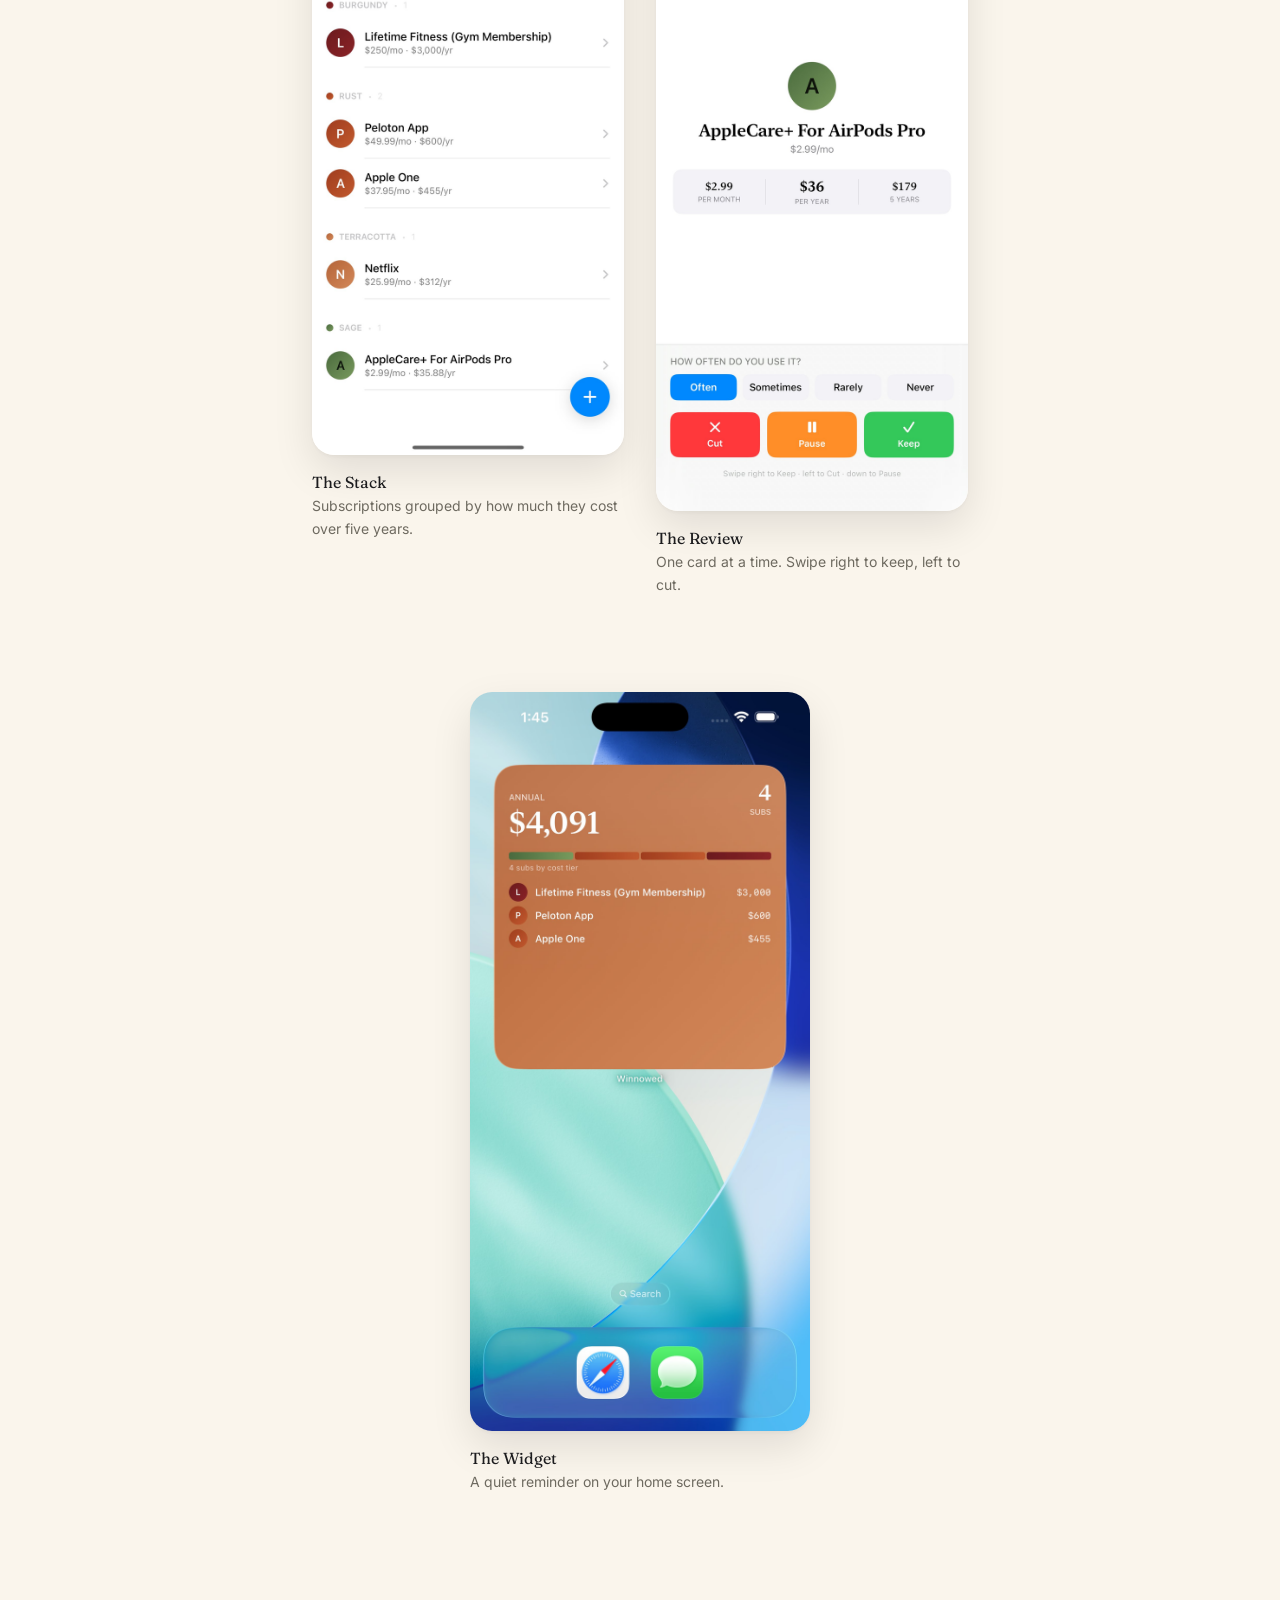
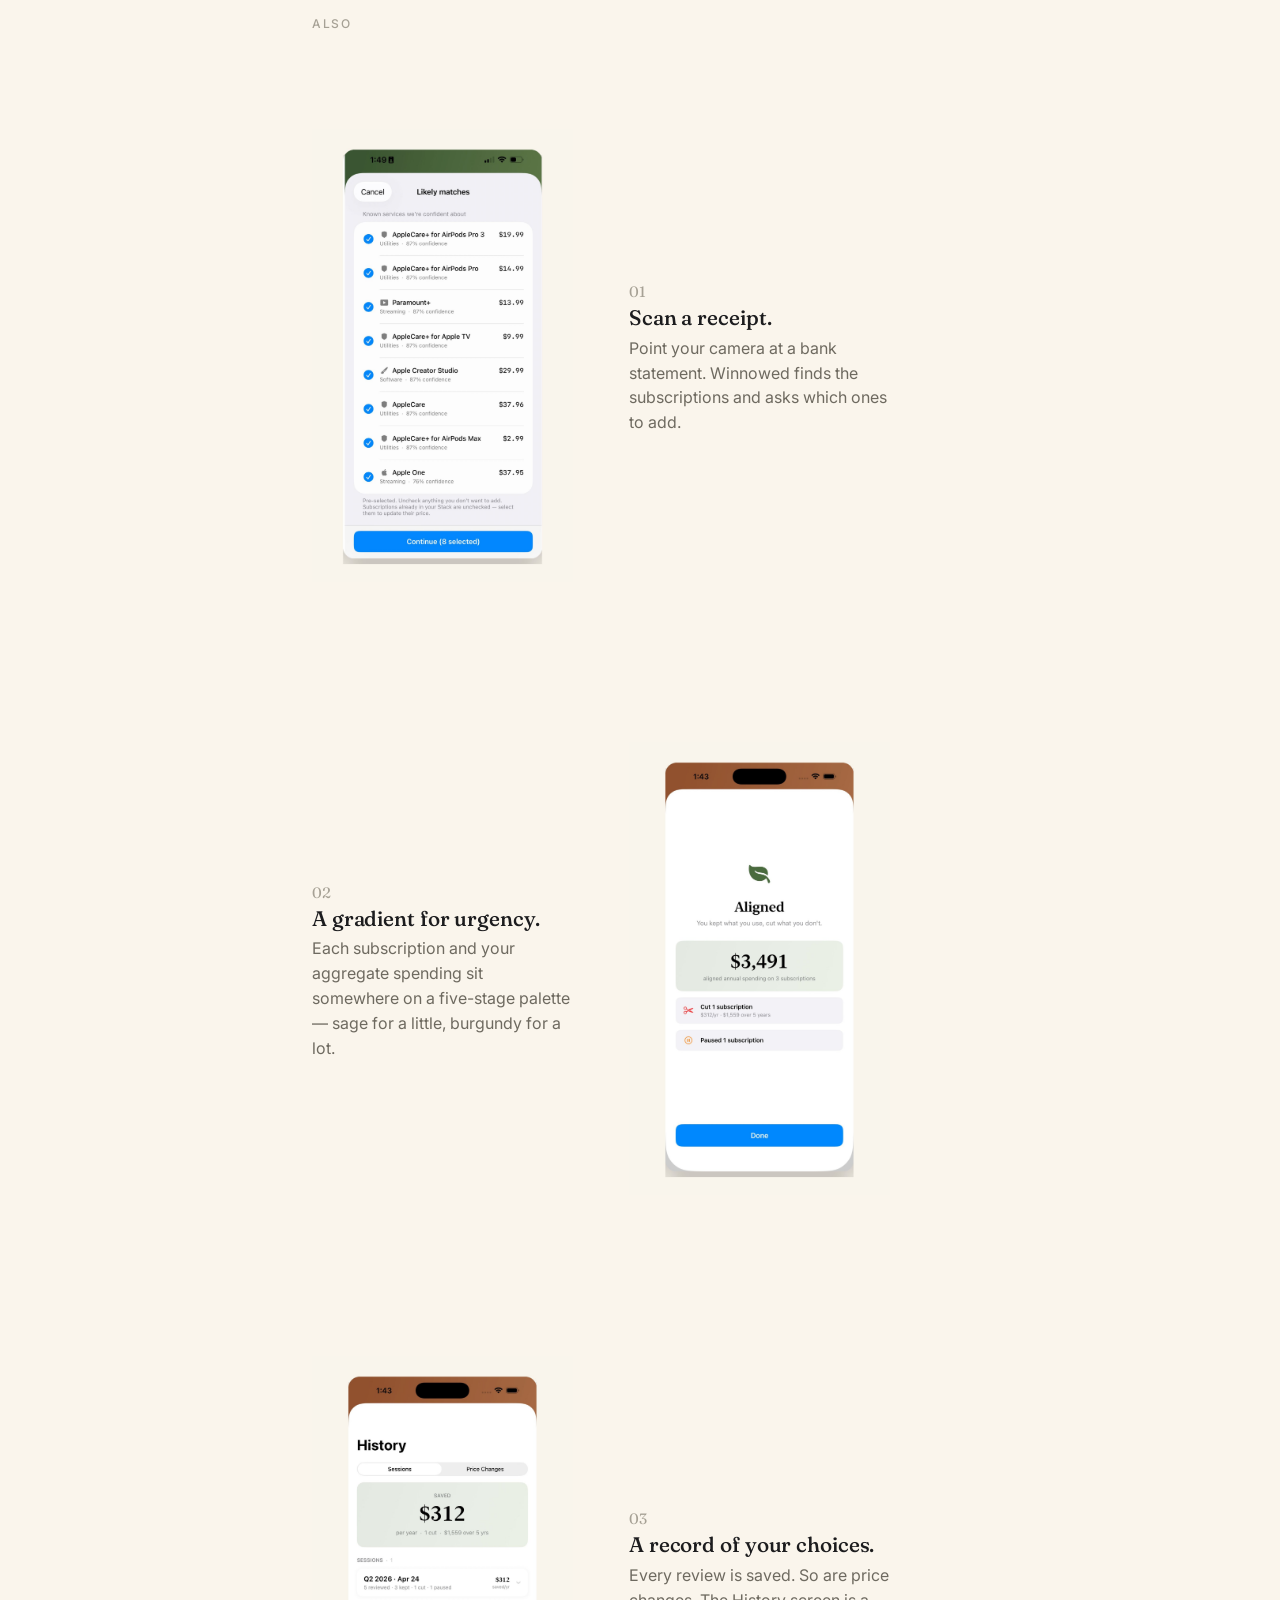
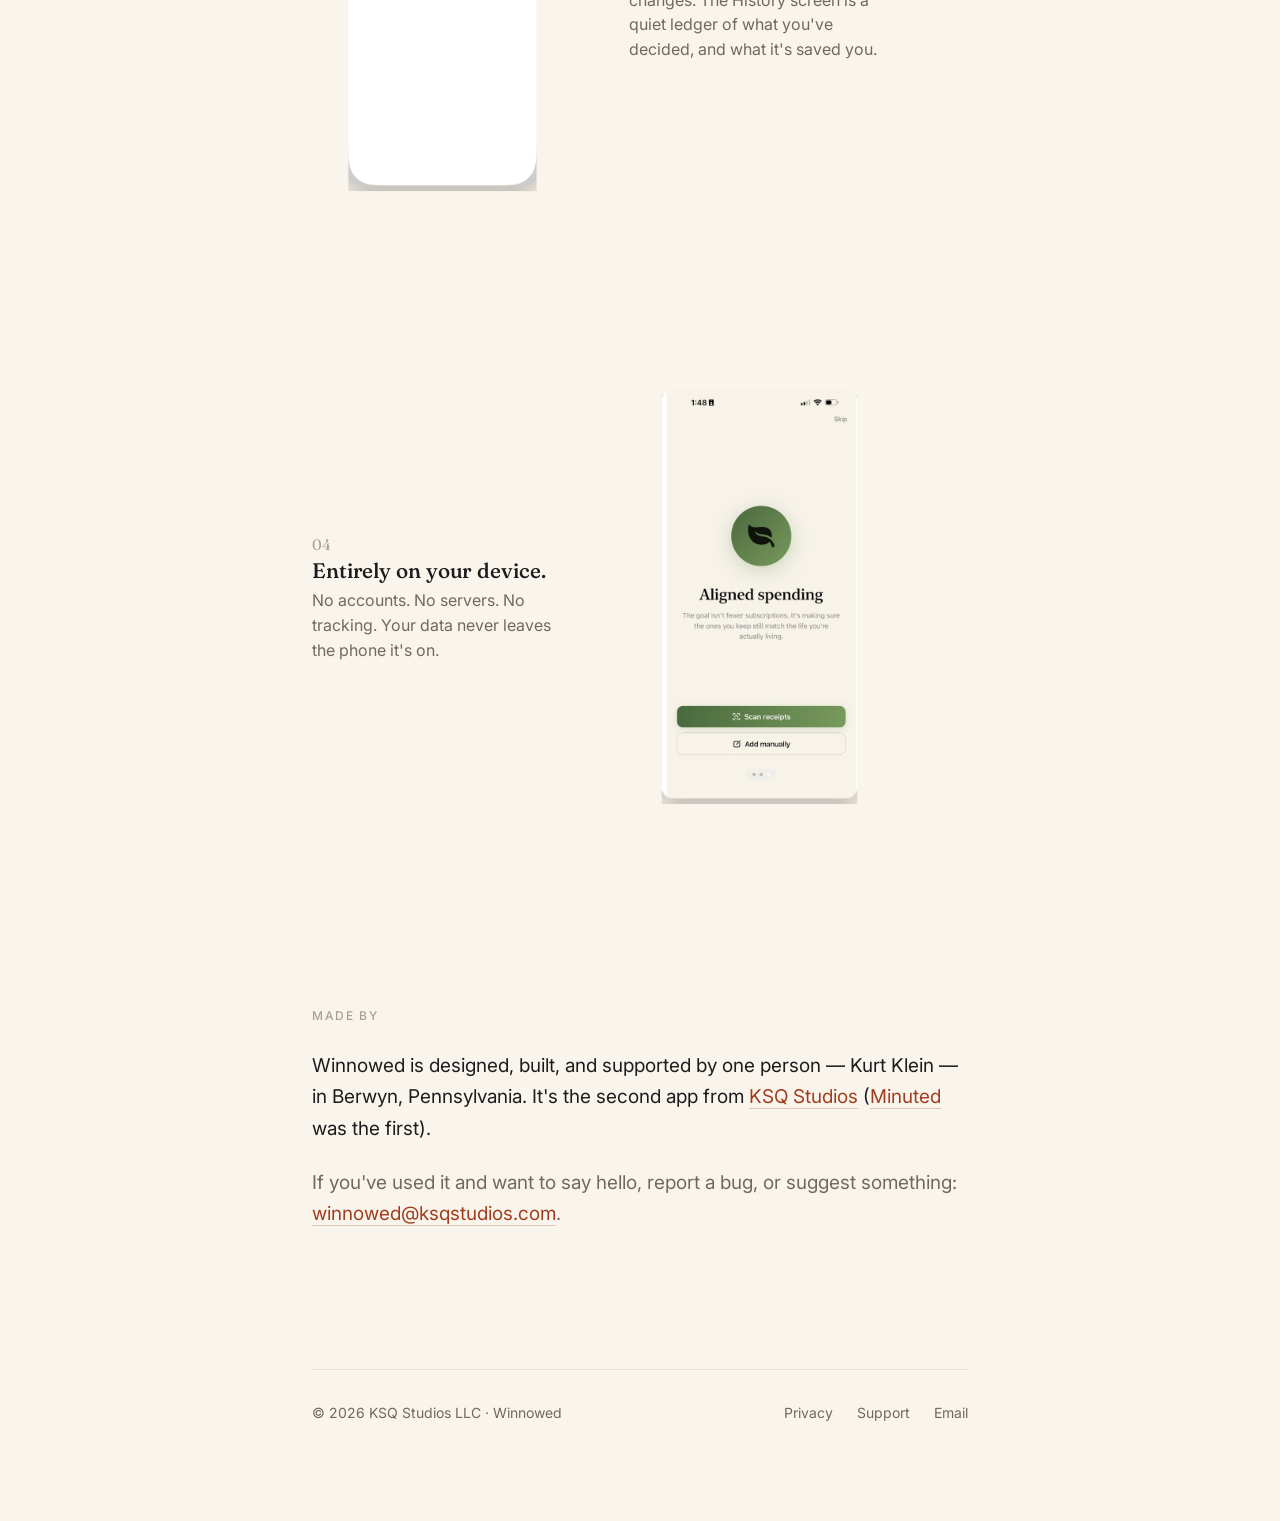
==== commit dae5d7f3: "Updated for new branding" ====
--- a/index.html
+++ b/index.html
@@ -6,15 +6,54 @@
   <title>Winnowed — Keep what counts, cut the rest.</title>
   <meta name="description" content="A subscription tracker designed around a quarterly review ritual. Sit with each one. Keep what counts. Cut what doesn't.">
 
+  <!-- Favicon -->
+  <link rel="icon" href="data:image/svg+xml,<svg xmlns=%22http://www.w3.org/2000/svg%22 viewBox=%220 0 100 100%22><circle cx=%2250%22 cy=%2250%22 r=%2245%22 fill=%22%237A9B5E%22/><path d=%22M50 28c10 0 20 8 20 22s-10 22-20 22-20-8-20-22%22 fill=%22none%22 stroke=%22%23FAF5EC%22 stroke-width=%226%22/></svg>">
+  <link rel="icon" type="image/png" href="/favicon.png">
+  <link rel="apple-touch-icon" href="/apple-touch-icon.png">
+
   <!-- Open Graph -->
   <meta property="og:title" content="Winnowed — Keep what counts, cut the rest.">
   <meta property="og:description" content="A subscription tracker designed around a quarterly review ritual.">
   <meta property="og:url" content="https://winnowed.app">
   <meta property="og:type" content="website">
+  <meta property="og:image" content="https://winnowed.app/og-image.png">
+  <meta property="og:image:width" content="1200">
+  <meta property="og:image:height" content="630">
+
+  <!-- Twitter card -->
+  <meta name="twitter:card" content="summary_large_image">
+  <meta name="twitter:image" content="https://winnowed.app/og-image.png">
+
   <meta name="theme-color" content="#FAF5EC">
 
-  <link rel="icon" href="data:image/svg+xml,<svg xmlns=%22http://www.w3.org/2000/svg%22 viewBox=%220 0 100 100%22><circle cx=%2250%22 cy=%2250%22 r=%2245%22 fill=%22%237A9B5E%22/><path d=%22M50 28c10 0 20 8 20 22s-10 22-20 22-20-8-20-22%22 fill=%22none%22 stroke=%22%23FAF5EC%22 stroke-width=%226%22/></svg>">
   <link rel="stylesheet" href="/styles.css">
+
+  <!-- Structured data — SoftwareApplication schema for richer search results -->
+  <script type="application/ld+json">
+  {
+    "@context": "https://schema.org",
+    "@type": "SoftwareApplication",
+    "name": "Winnowed",
+    "description": "A subscription tracker designed around a quarterly review ritual. Keep what counts, cut the rest.",
+    "applicationCategory": "FinanceApplication",
+    "operatingSystem": "iOS 26",
+    "url": "https://winnowed.app",
+    "offers": {
+      "@type": "Offer",
+      "price": "4.99",
+      "priceCurrency": "USD"
+    },
+    "author": {
+      "@type": "Person",
+      "name": "Kurt Klein"
+    },
+    "publisher": {
+      "@type": "Organization",
+      "name": "KSQ Studios LLC",
+      "url": "https://ksqstudios.com"
+    }
+  }
+  </script>
 
   <!-- Scroll fade-in + Also section side-by-side layout -->
   <style>
@@ -38,9 +77,7 @@
       }
     }
 
-    /* Also section — two-column screenshot + text, zig-zagged by .reverse.
-       Typography for .feature-num, .feature-title, .feature-body continues
-       to come from styles.css; we only restructure the layout here. */
+    /* Also section — two-column screenshot + text, zig-zagged by .reverse. */
     .feature {
       display: grid;
       grid-template-columns: minmax(0, 1fr) minmax(0, 1fr);
@@ -213,20 +250,20 @@
 
       <div class="prose fade-up">
         <p>
-          Winnowed is designed, built, and supported by one person — Kurt Klein — in Berwyn, Pennsylvania. It's the second app from K² (<a href="https://minuted.org" style="color: var(--rust); text-decoration: none; border-bottom: 1px solid rgba(160, 61, 30, 0.25);">Minuted</a> was the first).
+          Winnowed is designed, built, and supported by one person — Kurt Klein — in Berwyn, Pennsylvania. It's the second app from <a href="https://ksqstudios.com" style="color: var(--rust); text-decoration: none; border-bottom: 1px solid rgba(160, 61, 30, 0.25);">KSQ Studios</a> (<a href="https://minuted.org" style="color: var(--rust); text-decoration: none; border-bottom: 1px solid rgba(160, 61, 30, 0.25);">Minuted</a> was the first).
         </p>
         <p class="quiet" style="color: var(--text-muted);">
-          If you've used it and want to say hello, report a bug, or suggest something: <a href="mailto:kurtdklein09@icloud.com" style="color: var(--rust); text-decoration: none; border-bottom: 1px solid rgba(160, 61, 30, 0.25);">kurtdklein09@icloud.com</a>.
+          If you've used it and want to say hello, report a bug, or suggest something: <a href="mailto:winnowed@ksqstudios.com" style="color: var(--rust); text-decoration: none; border-bottom: 1px solid rgba(160, 61, 30, 0.25);">winnowed@ksqstudios.com</a>.
         </p>
       </div>
     </section>
 
     <footer class="footer fade-up">
-      <div>© 2026 Kurt Klein</div>
+      <div>© 2026 KSQ Studios LLC · Winnowed</div>
       <div class="footer-links">
         <a href="/privacy">Privacy</a>
         <a href="/support">Support</a>
-        <a href="mailto:kurtdklein09@icloud.com">Email</a>
+        <a href="mailto:winnowed@ksqstudios.com">Email</a>
       </div>
     </footer>
   </main>
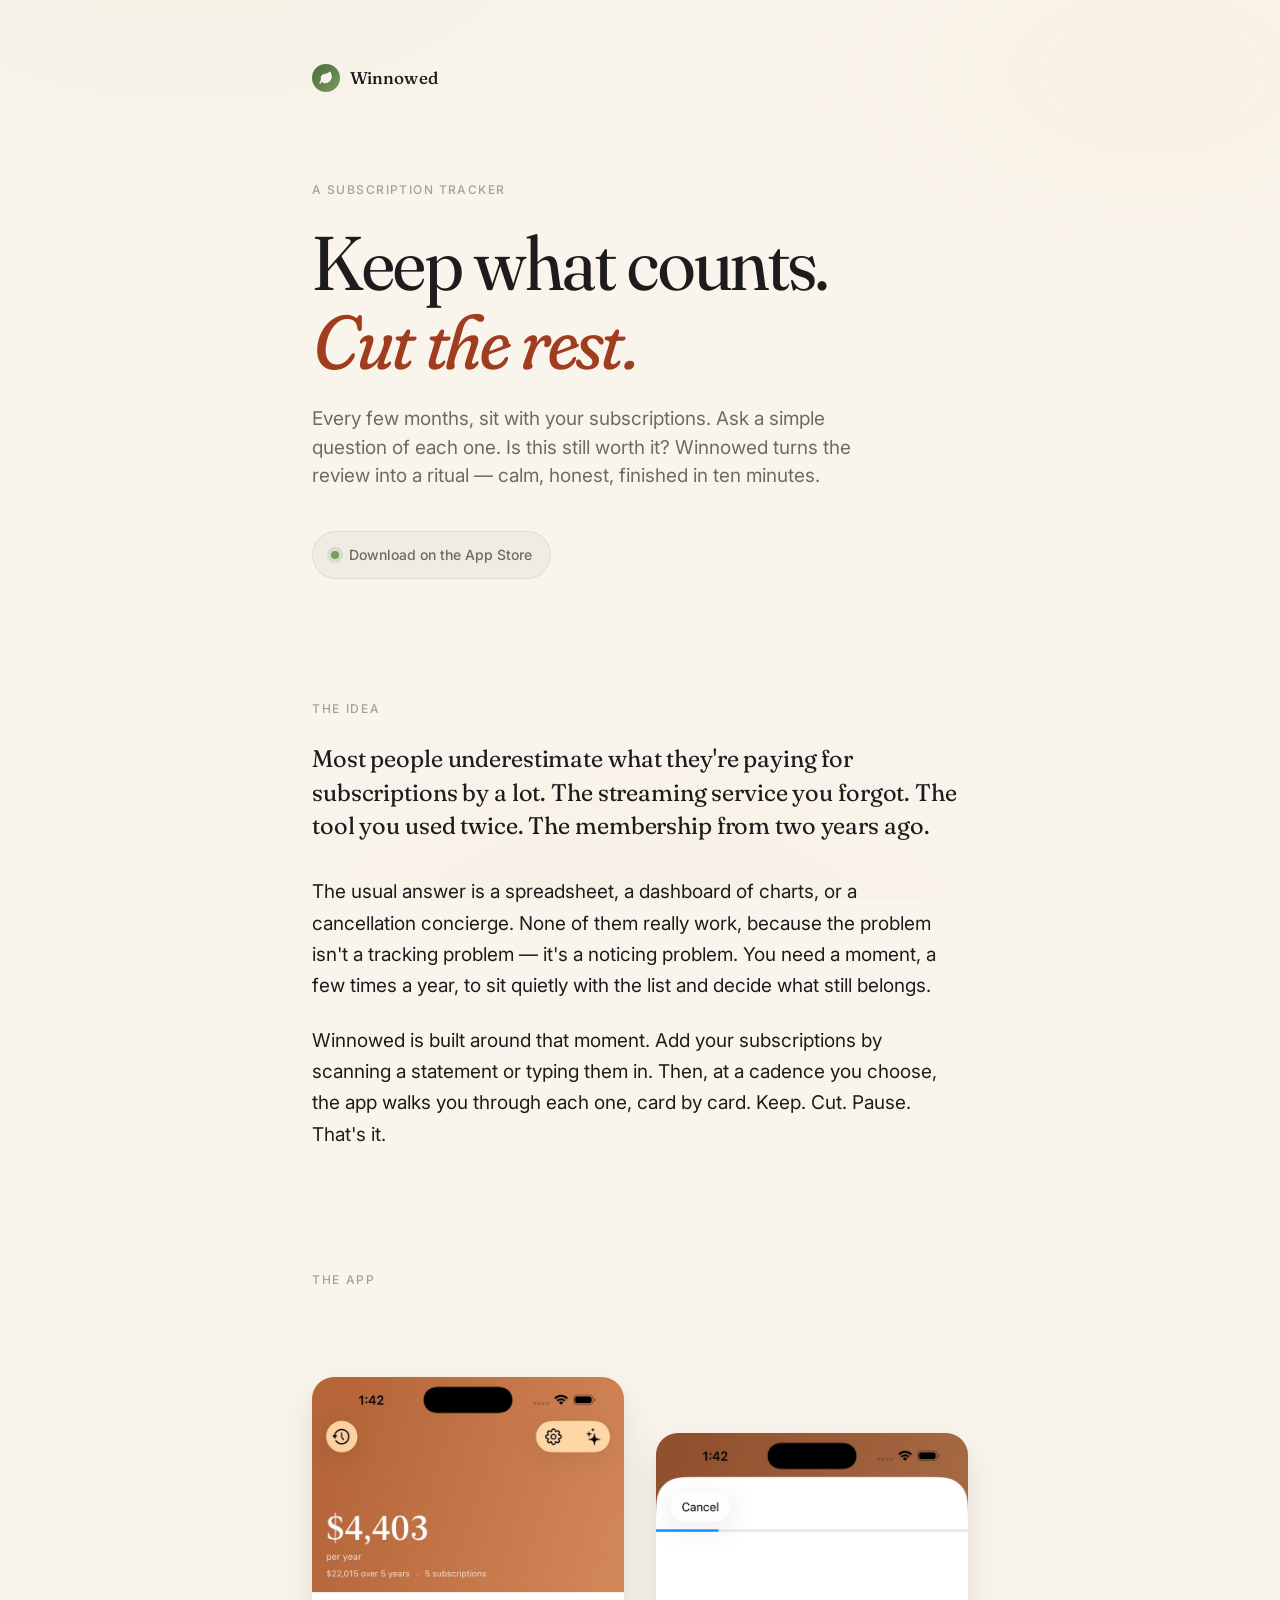
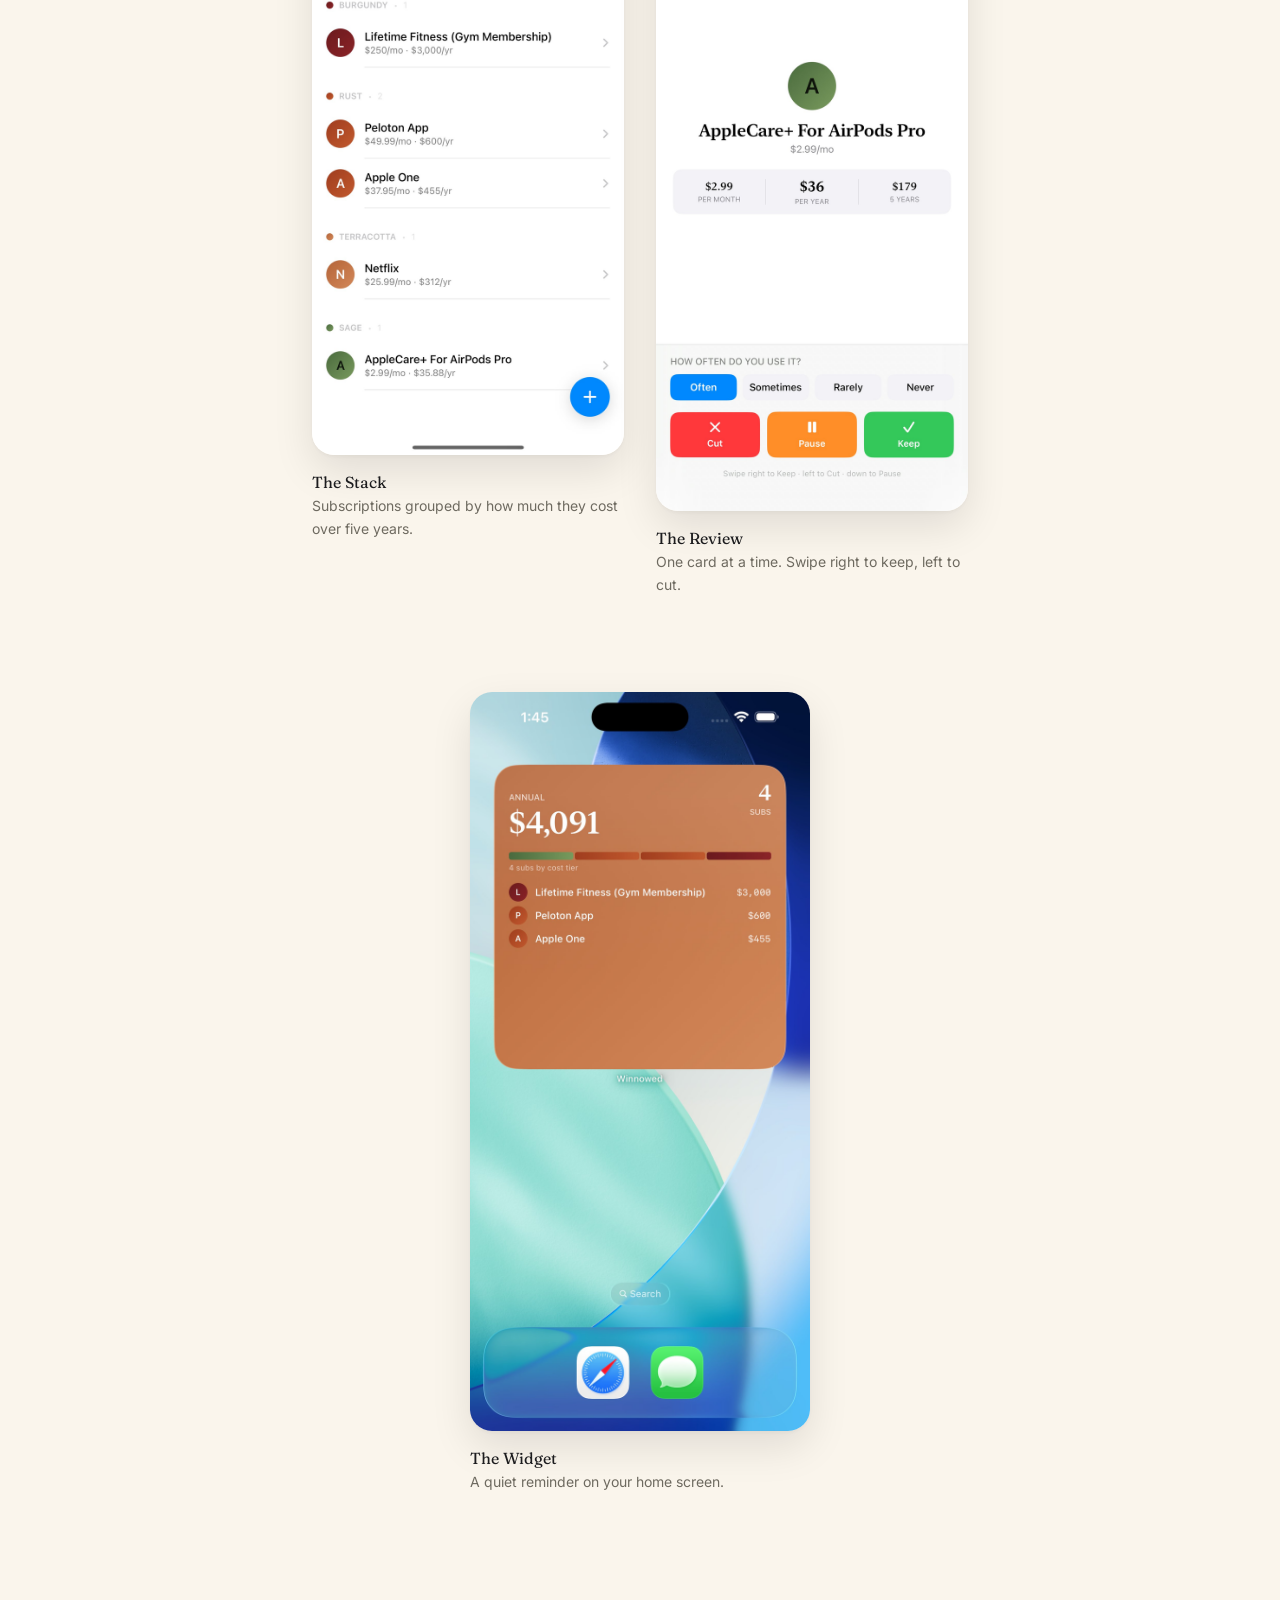
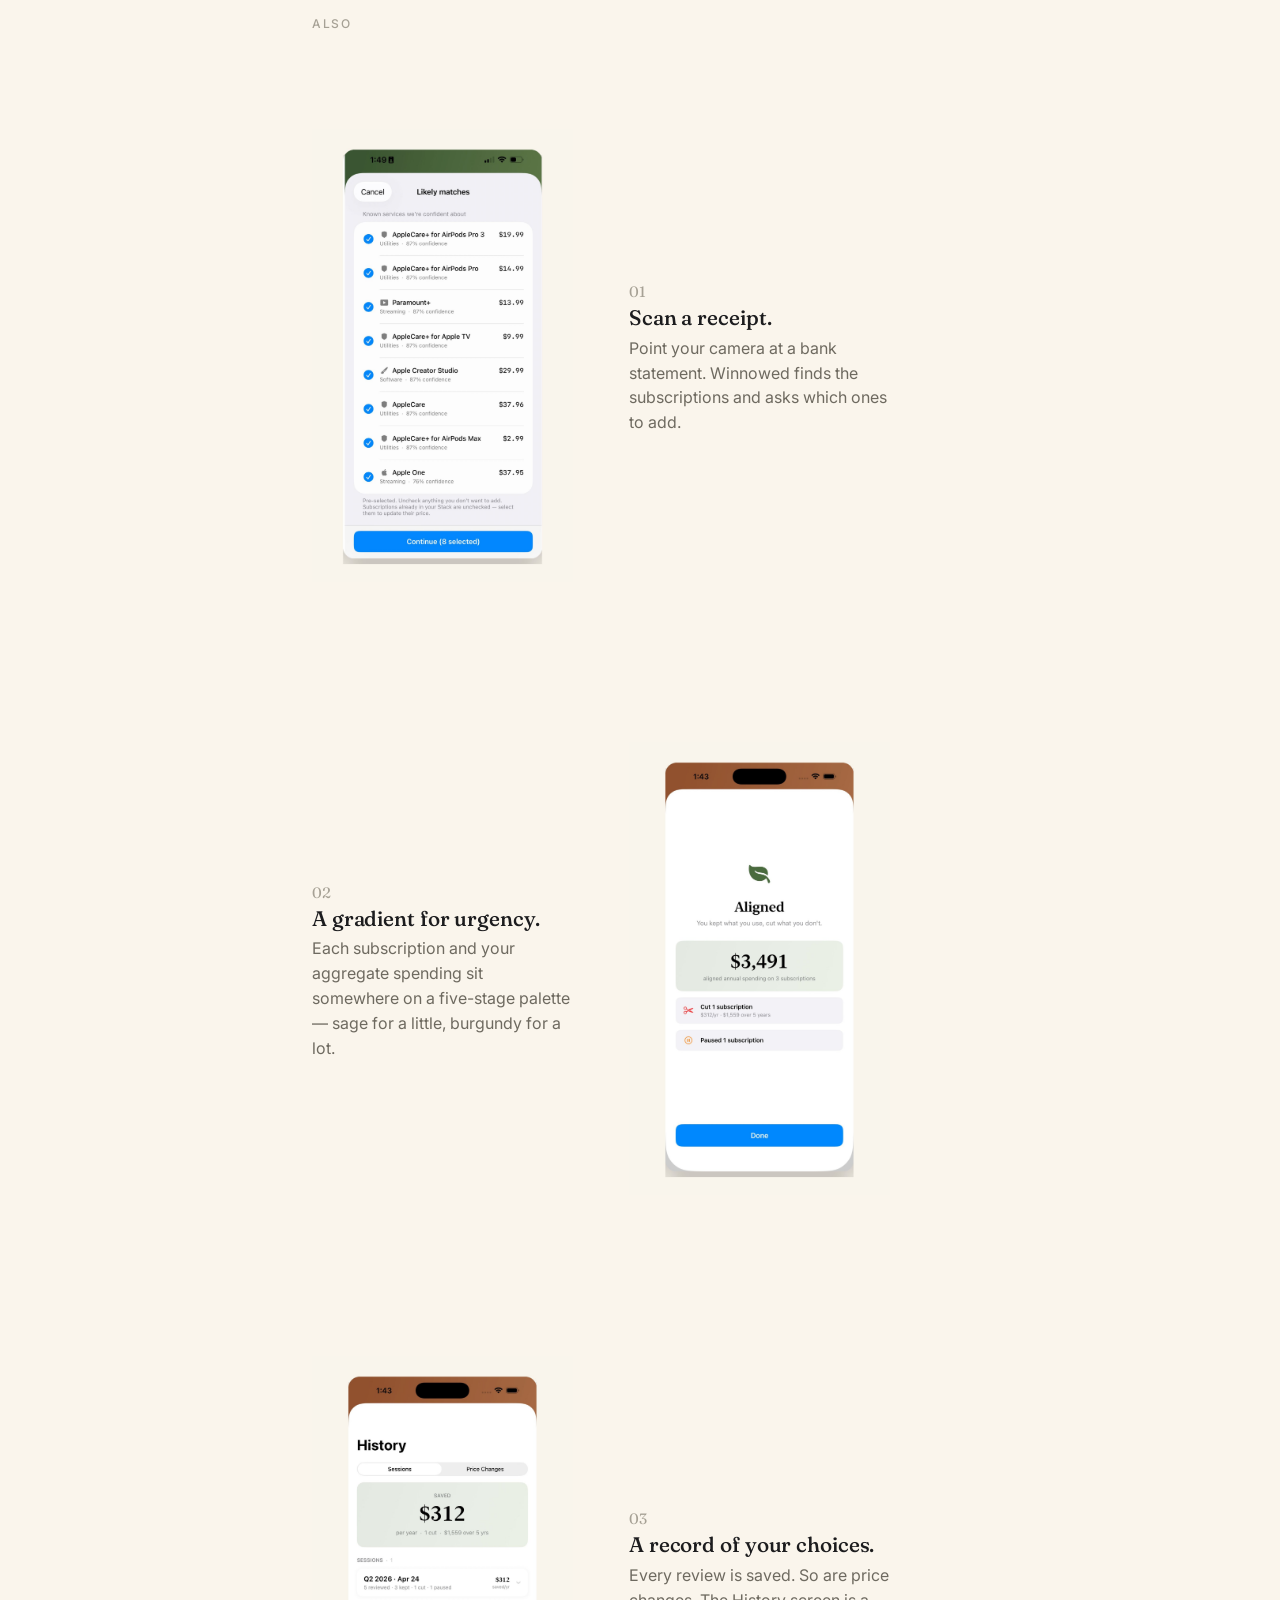
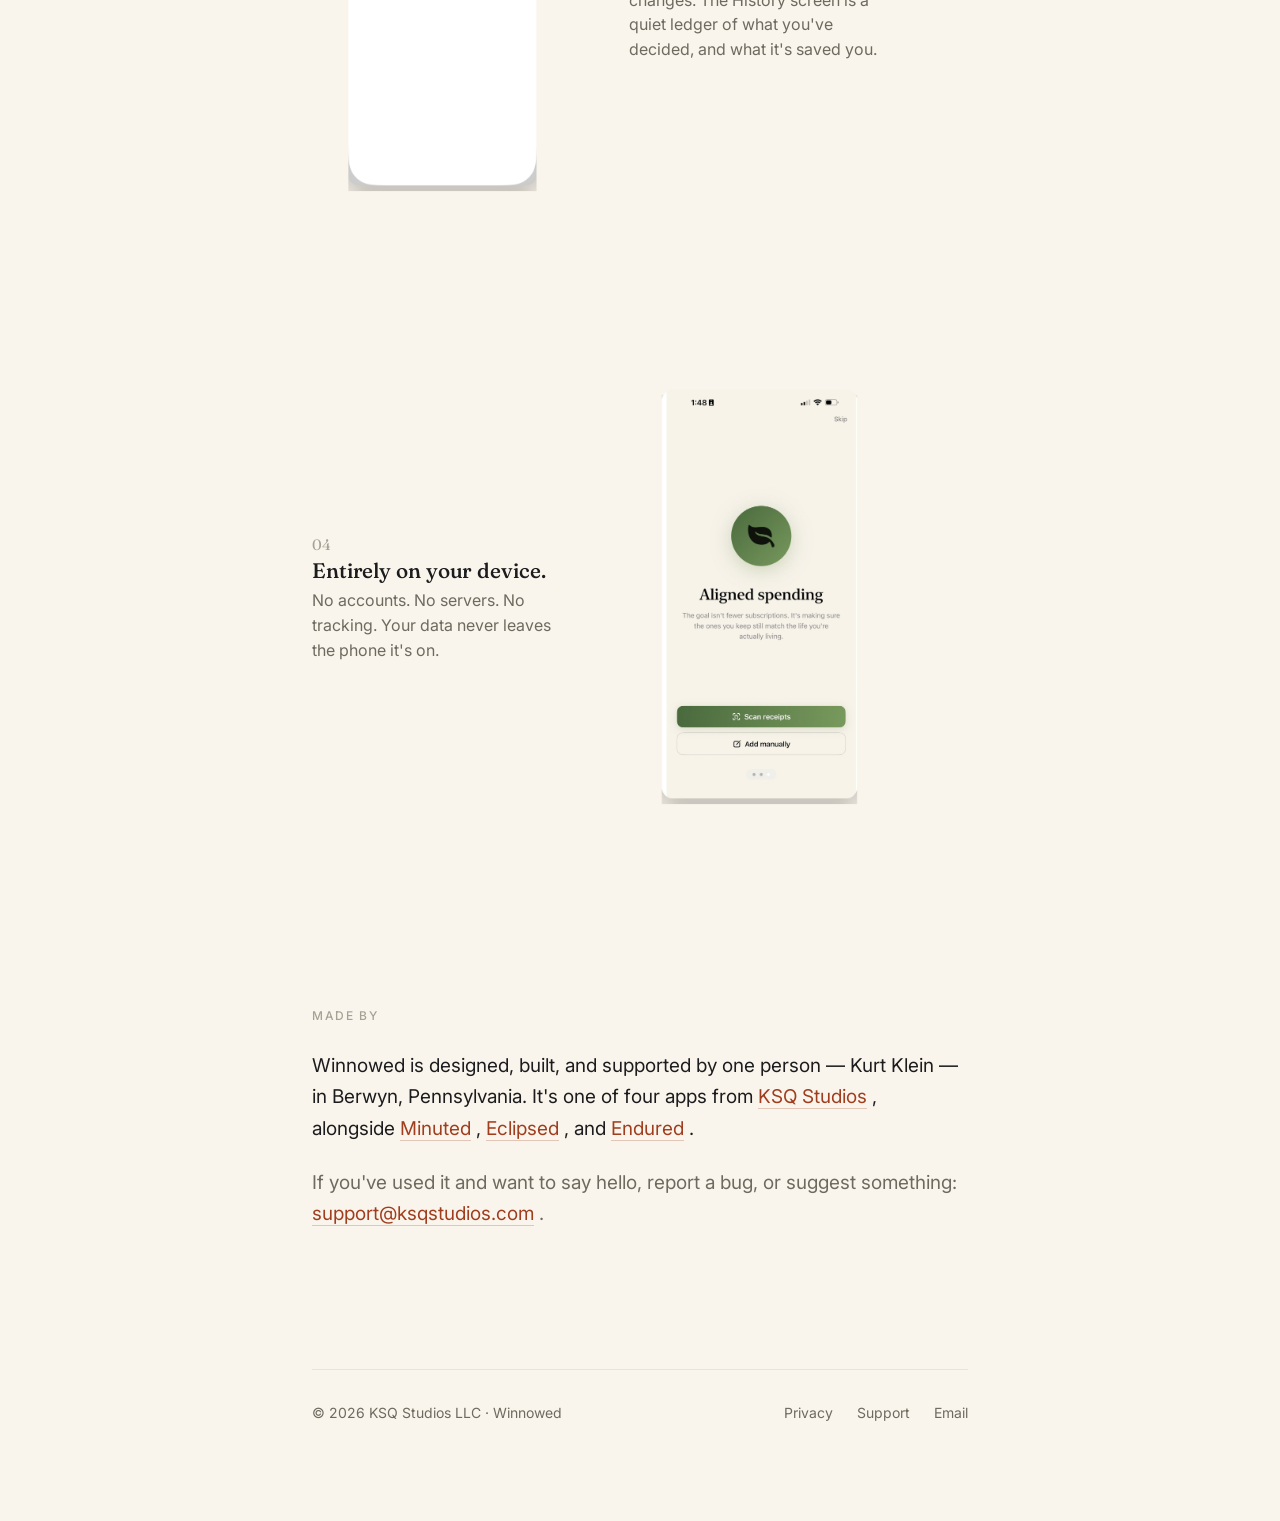
==== commit eea28fcb: "webpage clean up after app officially launched" ====
--- a/index.html
+++ b/index.html
@@ -1,294 +1,331 @@
 <!doctype html>
 <html lang="en">
 <head>
-  <meta charset="utf-8">
-  <meta name="viewport" content="width=device-width, initial-scale=1">
-  <title>Winnowed — Keep what counts, cut the rest.</title>
-  <meta name="description" content="A subscription tracker designed around a quarterly review ritual. Sit with each one. Keep what counts. Cut what doesn't.">
-
-  <!-- Favicon -->
-  <link rel="icon" href="data:image/svg+xml,<svg xmlns=%22http://www.w3.org/2000/svg%22 viewBox=%220 0 100 100%22><circle cx=%2250%22 cy=%2250%22 r=%2245%22 fill=%22%237A9B5E%22/><path d=%22M50 28c10 0 20 8 20 22s-10 22-20 22-20-8-20-22%22 fill=%22none%22 stroke=%22%23FAF5EC%22 stroke-width=%226%22/></svg>">
-  <link rel="icon" type="image/png" href="/favicon.png">
-  <link rel="apple-touch-icon" href="/apple-touch-icon.png">
-
-  <!-- Open Graph -->
-  <meta property="og:title" content="Winnowed — Keep what counts, cut the rest.">
-  <meta property="og:description" content="A subscription tracker designed around a quarterly review ritual.">
-  <meta property="og:url" content="https://winnowed.app">
-  <meta property="og:type" content="website">
-  <meta property="og:image" content="https://winnowed.app/og-image.png">
-  <meta property="og:image:width" content="1200">
-  <meta property="og:image:height" content="630">
-
-  <!-- Twitter card -->
-  <meta name="twitter:card" content="summary_large_image">
-  <meta name="twitter:image" content="https://winnowed.app/og-image.png">
-
-  <meta name="theme-color" content="#FAF5EC">
-
-  <link rel="stylesheet" href="/styles.css">
-
-  <!-- Structured data — SoftwareApplication schema for richer search results -->
-  <script type="application/ld+json">
-  {
-    "@context": "https://schema.org",
-    "@type": "SoftwareApplication",
-    "name": "Winnowed",
-    "description": "A subscription tracker designed around a quarterly review ritual. Keep what counts, cut the rest.",
-    "applicationCategory": "FinanceApplication",
-    "operatingSystem": "iOS 26",
-    "url": "https://winnowed.app",
-    "offers": {
-      "@type": "Offer",
-      "price": "4.99",
-      "priceCurrency": "USD"
-    },
-    "author": {
-      "@type": "Person",
-      "name": "Kurt Klein"
-    },
-    "publisher": {
-      "@type": "Organization",
-      "name": "KSQ Studios LLC",
-      "url": "https://ksqstudios.com"
-    }
-  }
-  </script>
-
-  <!-- Scroll fade-in + Also section side-by-side layout -->
-  <style>
+    <meta charset="utf-8">
+    <meta name="viewport" content="width=device-width, initial-scale=1">
+    <title>Winnowed — Keep what counts, cut the rest.</title>
+    <meta name="description" content="A subscription tracker designed around a quarterly review ritual. Sit with each one. Keep what counts. Cut what doesn't.">
+
+    <!-- Favicon -->
+    <link rel="icon" href="data:image/svg+xml,<svg xmlns=%22http://www.w3.org/2000/svg%22 viewBox=%220 0 100 100%22><circle cx=%2250%22 cy=%2250%22 r=%2245%22 fill=%22%237A9B5E%22/><path d=%22M50 28c10 0 20 8 20 22s-10 22-20 22-20-8-20-22%22 fill=%22none%22 stroke=%22%23FAF5EC%22 stroke-width=%226%22/></svg>">
+    <link rel="icon" type="image/png" href="/favicon.png">
+    <link rel="apple-touch-icon" href="/apple-touch-icon.png">
+
+    <!-- Open Graph -->
+    <meta property="og:title" content="Winnowed — Keep what counts, cut the rest.">
+    <meta property="og:description" content="A subscription tracker designed around a quarterly review ritual.">
+    <meta property="og:url" content="https://winnowed.app">
+    <meta property="og:type" content="website">
+    <meta property="og:image" content="https://winnowed.app/og-image.png">
+    <meta property="og:image:width" content="1200">
+    <meta property="og:image:height" content="630">
+
+    <!-- Twitter card -->
+    <meta name="twitter:card" content="summary_large_image">
+    <meta name="twitter:image" content="https://winnowed.app/og-image.png">
+
+    <link rel="canonical" href="https://winnowed.app">
+
+    <meta name="theme-color" content="#FAF5EC">
+
+    <link rel="stylesheet" href="/styles.css">
+
+    <!-- Structured data — SoftwareApplication schema for richer search results -->
+    <script type="application/ld+json">
+      {
+        "@context": "https://schema.org",
+        "@type": "SoftwareApplication",
+        "name": "Winnowed",
+        "description": "A subscription tracker designed around a quarterly review ritual. Keep what counts, cut the rest.",
+        "applicationCategory": "FinanceApplication",
+        "operatingSystem": "iOS 26",
+        "url": "https://winnowed.app",
+        "offers": {
+          "@type": "Offer",
+          "price": "4.99",
+          "priceCurrency": "USD"
+        },
+        "author": {
+          "@type": "Person",
+          "name": "Kurt Klein"
+        },
+        "publisher": {
+          "@type": "Organization",
+          "name": "KSQ Studios LLC",
+          "url": "https://ksqstudios.com"
+        }
+      }
+      </script>
+
+    <!-- Scroll fade-in + Also section side-by-side layout -->
+    <style>
     /* Fade-in utility — any element with .fade-up slides up + fades in
-       when it enters the viewport. One-shot: we unobserve after reveal. */
+           when it enters the viewport. One-shot: we unobserve after reveal. */
     .fade-up {
-      opacity: 0;
-      transform: translateY(24px);
-      transition: opacity 0.9s ease-out, transform 0.9s ease-out;
-      will-change: opacity, transform;
-    }
+        opacity: 0;
+        transform: translateY(24px);
+        transition: opacity 0.9s ease-out, transform 0.9s ease-out;
+        will-change: opacity, transform;
+    }
+
     .fade-up.is-visible {
-      opacity: 1;
-      transform: translateY(0);
-    }
+        opacity: 1;
+        transform: translateY(0);
+    }
+
     @media (prefers-reduced-motion: reduce) {
-      .fade-up {
-        opacity: 1;
-        transform: none;
-        transition: none;
-      }
-    }
-
-    /* Also section — two-column screenshot + text, zig-zagged by .reverse. */
+        .fade-up {
+            opacity: 1;
+            transform: none;
+            transition: none;
+        }
+    }/* Also section — two-column screenshot + text, zig-zagged by .reverse. */
+
     .feature {
-      display: grid;
-      grid-template-columns: minmax(0, 1fr) minmax(0, 1fr);
-      gap: 56px;
-      align-items: center;
-      margin: 64px 0;
-    }
-    .feature.reverse .feature-shot { order: 2; }
-    .feature.reverse .feature-text  { order: 1; }
+        display: grid;
+        grid-template-columns: minmax(0, 1fr) minmax(0, 1fr);
+        gap: 56px;
+        align-items: center;
+        margin: 64px 0;
+    }
+
+    .feature.reverse .feature-shot {
+        order: 2;
+    }
+
+    .feature.reverse .feature-text {
+        order: 1;
+    }
 
     .feature-shot {
-      display: flex;
-      justify-content: center;
-    }
+        display: flex;
+        justify-content: center;
+    }
+
     .feature-shot img {
-      display: block;
-      width: 100%;
-      max-width: 300px;
-      height: auto;
+        display: block;
+        width: 100%;
+        max-width: 300px;
+        height: auto;
     }
 
     @media (max-width: 720px) {
-      .feature,
-      .feature.reverse {
-        grid-template-columns: 1fr;
-        gap: 24px;
-        margin: 48px 0;
-      }
-      .feature.reverse .feature-shot { order: 0; }
-      .feature.reverse .feature-text  { order: 0; }
-      .feature-shot img { max-width: 240px; }
-    }
-  </style>
-
-  <!-- Plausible analytics (privacy-preserving) -->
-  <script defer data-domain="winnowed.app" src="https://plausible.io/js/script.js"></script>
+        .feature, .feature.reverse {
+            grid-template-columns: 1fr;
+            gap: 24px;
+            margin: 48px 0;
+        }
+
+        .feature.reverse .feature-shot {
+            order: 0;
+        }
+
+        .feature.reverse .feature-text {
+            order: 0;
+        }
+
+        .feature-shot img {
+            max-width: 240px;
+        }
+    }
+    </style>
+
+    <!-- Plausible analytics (privacy-preserving) -->
+    <script defer data-domain="winnowed.app" src="https://plausible.io/js/script.js"></script>
 </head>
 <body>
-  <div class="wash" aria-hidden="true"></div>
-
-  <main class="wrap">
-    <a href="/" class="brand">
-      <span class="brand-leaf">
-        <svg viewBox="0 0 24 24" fill="currentColor" aria-hidden="true">
-          <path d="M11 20A7 7 0 0 1 9.8 6.1C15.5 5 17 4.48 19 2c1 2 2 4.18 2 8 0 5.5-4.78 10-10 10z M2 21c0-3 1.85-5.36 5.08-6"/>
-        </svg>
-      </span>
-      <span class="brand-name">Winnowed</span>
-    </a>
-
-    <p class="hero-tag">A subscription tracker</p>
-
-    <h1 class="hero">
-      Keep what counts.<br>
-      <em>Cut the rest.</em>
-    </h1>
-
-    <p class="hero-sub">
-      Every few months, sit with your subscriptions. Ask a simple question of each one.
-      Is this still worth it? Winnowed turns the review into a ritual — calm, honest, finished in ten minutes.
-    </p>
-
-    <span class="store-note">
-      <span class="store-note-dot"></span>
-      Coming soon to the App Store
-    </span>
-
-    <!-- The argument -->
-    <section class="sec">
-      <p class="sec-label fade-up">The idea</p>
-
-      <div class="prose fade-up">
-        <p class="lede">
-          Most people underestimate what they're paying for subscriptions by a lot. The streaming service you forgot. The tool you used twice. The membership from two years ago.
-        </p>
-        <p>
-          The usual answer is a spreadsheet, a dashboard of charts, or a cancellation concierge. None of them really work, because the problem isn't a tracking problem — it's a noticing problem. You need a moment, a few times a year, to sit quietly with the list and decide what still belongs.
-        </p>
-        <p>
-          Winnowed is built around that moment. Add your subscriptions by scanning a statement or typing them in. Then, at a cadence you choose, the app walks you through each one, card by card. Keep. Cut. Pause. That's it.
-        </p>
-      </div>
-    </section>
-
-    <!-- Screenshots -->
-    <section class="sec">
-      <p class="sec-label fade-up">The app</p>
-
-      <div class="shots">
-        <figure class="shot fade-up">
-          <img src="/images/stack.png" alt="The Stack screen, showing $4,403 annual and subscriptions grouped by cost tier." loading="lazy">
-          <figcaption>
-            <div class="shot-caption">The Stack</div>
-            <div class="shot-caption-sub">Subscriptions grouped by how much they cost over five years.</div>
-          </figcaption>
-        </figure>
-
-        <figure class="shot fade-up">
-          <img src="/images/review.png" alt="The Review screen, showing one subscription at a time with Keep, Pause, and Cut options." loading="lazy">
-          <figcaption>
-            <div class="shot-caption">The Review</div>
-            <div class="shot-caption-sub">One card at a time. Swipe right to keep, left to cut.</div>
-          </figcaption>
-        </figure>
-
-        <figure class="shot fade-up">
-          <img src="/images/widget.png" alt="A home screen widget showing annual spending and top subscriptions." loading="lazy">
-          <figcaption>
-            <div class="shot-caption">The Widget</div>
-            <div class="shot-caption-sub">A quiet reminder on your home screen.</div>
-          </figcaption>
-        </figure>
-      </div>
-    </section>
-
-    <!-- Features, numbered and quiet -->
-    <section class="sec">
-      <p class="sec-label fade-up">Also</p>
-
-      <div class="features">
-        <div class="feature fade-up">
-          <div class="feature-shot">
-            <img src="/images/also-01-scan.png" alt="The scan-a-receipt screen, showing Likely matches with checkboxes next to each detected subscription." loading="lazy">
-          </div>
-          <div class="feature-text">
-            <div class="feature-num">01</div>
-            <div class="feature-title">Scan a receipt.</div>
-            <div class="feature-body">Point your camera at a bank statement. Winnowed finds the subscriptions and asks which ones to add.</div>
-          </div>
-        </div>
-
-        <div class="feature reverse fade-up">
-          <div class="feature-shot">
-            <img src="/images/also-02-gradient.png" alt="The Aligned summary screen, with a sage-green card showing $3,491 of aligned annual spending and color-coded rows for cut and paused subscriptions." loading="lazy">
-          </div>
-          <div class="feature-text">
-            <div class="feature-num">02</div>
-            <div class="feature-title">A gradient for urgency.</div>
-            <div class="feature-body">Each subscription and your aggregate spending sit somewhere on a five-stage palette — sage for a little, burgundy for a lot.</div>
-          </div>
-        </div>
-
-        <div class="feature fade-up">
-          <div class="feature-shot">
-            <img src="/images/also-03-history.png" alt="The History screen showing $312 saved per year with Q2 2026 session details." loading="lazy">
-          </div>
-          <div class="feature-text">
-            <div class="feature-num">03</div>
-            <div class="feature-title">A record of your choices.</div>
-            <div class="feature-body">Every review is saved. So are price changes. The History screen is a quiet ledger of what you've decided, and what it's saved you.</div>
-          </div>
-        </div>
-
-        <div class="feature reverse fade-up">
-          <div class="feature-shot">
-            <img src="/images/also-04-device.png" alt="The Winnowed onboarding Aligned Spending screen with a sage leaf icon." loading="lazy">
-          </div>
-          <div class="feature-text">
-            <div class="feature-num">04</div>
-            <div class="feature-title">Entirely on your device.</div>
-            <div class="feature-body">No accounts. No servers. No tracking. Your data never leaves the phone it's on.</div>
-          </div>
-        </div>
-      </div>
-    </section>
-
-    <!-- Attribution -->
-    <section class="sec">
-      <p class="sec-label fade-up">Made by</p>
-
-      <div class="prose fade-up">
-        <p>
-          Winnowed is designed, built, and supported by one person — Kurt Klein — in Berwyn, Pennsylvania. It's the second app from <a href="https://ksqstudios.com" style="color: var(--rust); text-decoration: none; border-bottom: 1px solid rgba(160, 61, 30, 0.25);">KSQ Studios</a> (<a href="https://minuted.org" style="color: var(--rust); text-decoration: none; border-bottom: 1px solid rgba(160, 61, 30, 0.25);">Minuted</a> was the first).
-        </p>
-        <p class="quiet" style="color: var(--text-muted);">
-          If you've used it and want to say hello, report a bug, or suggest something: <a href="mailto:winnowed@ksqstudios.com" style="color: var(--rust); text-decoration: none; border-bottom: 1px solid rgba(160, 61, 30, 0.25);">winnowed@ksqstudios.com</a>.
-        </p>
-      </div>
-    </section>
-
-    <footer class="footer fade-up">
-      <div>© 2026 KSQ Studios LLC · Winnowed</div>
-      <div class="footer-links">
-        <a href="/privacy">Privacy</a>
-        <a href="/support">Support</a>
-        <a href="mailto:winnowed@ksqstudios.com">Email</a>
-      </div>
-    </footer>
-  </main>
-
-  <!-- Scroll-triggered fade-in -->
-  <script>
-    (function () {
-      var items = document.querySelectorAll('.fade-up');
-      if (!('IntersectionObserver' in window) || items.length === 0) {
-        for (var i = 0; i < items.length; i++) items[i].classList.add('is-visible');
-        return;
-      }
-      var observer = new IntersectionObserver(function (entries) {
-        entries.forEach(function (entry) {
-          if (entry.isIntersecting) {
-            entry.target.classList.add('is-visible');
-            observer.unobserve(entry.target);
-          }
+    <div class="wash" aria-hidden="true"></div>
+
+    <main class="wrap">
+        <a href="/" class="brand">
+            <span class="brand-leaf">
+                <svg viewBox="0 0 24 24" fill="currentColor" aria-hidden="true">
+                    <path d="M11 20A7 7 0 0 1 9.8 6.1C15.5 5 17 4.48 19 2c1 2 2 4.18 2 8 0 5.5-4.78 10-10 10z M2 21c0-3 1.85-5.36 5.08-6"/>
+                </svg>
+            </span>
+            <span class="brand-name">Winnowed</span>
+        </a>
+
+        <p class="hero-tag">A subscription tracker</p>
+
+        <h1 class="hero">
+
+                  Keep what counts.
+            <br>
+            <em>Cut the rest.</em>
+        </h1>
+
+        <p class="hero-sub">
+              Every few months, sit with your subscriptions. Ask a simple question of each one.
+              Is this still worth it? Winnowed turns the review into a ritual — calm, honest, finished in ten minutes.
+            </p>
+
+        <a href="https://apps.apple.com/us/app/winnowed-subscription-tracker/id6764893370" rel="noopener" class="store-note" style="text-decoration: none; transition: background 120ms ease;">
+            <span class="store-note-dot"></span>
+            Download on the App Store
+        </a>
+
+        <!-- The argument -->
+        <section class="sec">
+            <p class="sec-label fade-up">The idea</p>
+
+            <div class="prose fade-up">
+                <p class="lede">
+                          Most people underestimate what they're paying for subscriptions by a lot. The streaming service you forgot. The tool you used twice. The membership from two years ago.
+                        </p>
+                <p>
+                          The usual answer is a spreadsheet, a dashboard of charts, or a cancellation concierge. None of them really work, because the problem isn't a tracking problem — it's a noticing problem. You need a moment, a few times a year, to sit quietly with the list and decide what still belongs.
+                        </p>
+                <p>
+                          Winnowed is built around that moment. Add your subscriptions by scanning a statement or typing them in. Then, at a cadence you choose, the app walks you through each one, card by card. Keep. Cut. Pause. That's it.
+                        </p>
+            </div>
+        </section>
+
+        <!-- Screenshots -->
+        <section class="sec">
+            <p class="sec-label fade-up">The app</p>
+
+            <div class="shots">
+                <figure class="shot fade-up">
+                    <img src="/images/stack.png" alt="The Stack screen, showing $4,403 annual and subscriptions grouped by cost tier." loading="lazy">
+                    <figcaption>
+                        <div class="shot-caption">The Stack</div>
+                        <div class="shot-caption-sub">Subscriptions grouped by how much they cost over five years.</div>
+                    </figcaption>
+                </figure>
+
+                <figure class="shot fade-up">
+                    <img src="/images/review.png" alt="The Review screen, showing one subscription at a time with Keep, Pause, and Cut options." loading="lazy">
+                    <figcaption>
+                        <div class="shot-caption">The Review</div>
+                        <div class="shot-caption-sub">One card at a time. Swipe right to keep, left to cut.</div>
+                    </figcaption>
+                </figure>
+
+                <figure class="shot fade-up">
+                    <img src="/images/widget.png" alt="A home screen widget showing annual spending and top subscriptions." loading="lazy">
+                    <figcaption>
+                        <div class="shot-caption">The Widget</div>
+                        <div class="shot-caption-sub">A quiet reminder on your home screen.</div>
+                    </figcaption>
+                </figure>
+            </div>
+        </section>
+
+        <!-- Features, numbered and quiet -->
+        <section class="sec">
+            <p class="sec-label fade-up">Also</p>
+
+            <div class="features">
+                <div class="feature fade-up">
+                    <div class="feature-shot">
+                        <img src="/images/also-01-scan.png" alt="The scan-a-receipt screen, showing Likely matches with checkboxes next to each detected subscription." loading="lazy">
+                    </div>
+                    <div class="feature-text">
+                        <div class="feature-num">01</div>
+                        <div class="feature-title">Scan a receipt.</div>
+                        <div class="feature-body">Point your camera at a bank statement. Winnowed finds the subscriptions and asks which ones to add.</div>
+                    </div>
+                </div>
+
+                <div class="feature reverse fade-up">
+                    <div class="feature-shot">
+                        <img src="/images/also-02-gradient.png" alt="The Aligned summary screen, with a sage-green card showing $3,491 of aligned annual spending and color-coded rows for cut and paused subscriptions." loading="lazy">
+                    </div>
+                    <div class="feature-text">
+                        <div class="feature-num">02</div>
+                        <div class="feature-title">A gradient for urgency.</div>
+                        <div class="feature-body">Each subscription and your aggregate spending sit somewhere on a five-stage palette — sage for a little, burgundy for a lot.</div>
+                    </div>
+                </div>
+
+                <div class="feature fade-up">
+                    <div class="feature-shot">
+                        <img src="/images/also-03-history.png" alt="The History screen showing $312 saved per year with Q2 2026 session details." loading="lazy">
+                    </div>
+                    <div class="feature-text">
+                        <div class="feature-num">03</div>
+                        <div class="feature-title">A record of your choices.</div>
+                        <div class="feature-body">Every review is saved. So are price changes. The History screen is a quiet ledger of what you've decided, and what it's saved you.</div>
+                    </div>
+                </div>
+
+                <div class="feature reverse fade-up">
+                    <div class="feature-shot">
+                        <img src="/images/also-04-device.png" alt="The Winnowed onboarding Aligned Spending screen with a sage leaf icon." loading="lazy">
+                    </div>
+                    <div class="feature-text">
+                        <div class="feature-num">04</div>
+                        <div class="feature-title">Entirely on your device.</div>
+                        <div class="feature-body">No accounts. No servers. No tracking. Your data never leaves the phone it's on.</div>
+                    </div>
+                </div>
+            </div>
+        </section>
+
+        <!-- Attribution -->
+        <section class="sec">
+            <p class="sec-label fade-up">Made by</p>
+
+            <div class="prose fade-up">
+                <p>
+
+                              Winnowed is designed, built, and supported by one person — Kurt Klein — in Berwyn, Pennsylvania. It's one of four apps from 
+                    <a href="https://ksqstudios.com" style="color: var(--rust); text-decoration: none; border-bottom: 1px solid rgba(160, 61, 30, 0.25);">KSQ Studios</a>
+                    , alongside 
+                    <a href="https://minuted.org" style="color: var(--rust); text-decoration: none; border-bottom: 1px solid rgba(160, 61, 30, 0.25);">Minuted</a>
+                    , 
+                    <a href="https://eclipsedsleep.com" style="color: var(--rust); text-decoration: none; border-bottom: 1px solid rgba(160, 61, 30, 0.25);">Eclipsed</a>
+                    , and 
+                    <a href="https://endured.app" style="color: var(--rust); text-decoration: none; border-bottom: 1px solid rgba(160, 61, 30, 0.25);">Endured</a>
+                    .
+                            
+                </p>
+                <p class="quiet" style="color: var(--text-muted);">
+
+                              If you've used it and want to say hello, report a bug, or suggest something: 
+                    <a href="mailto:support@ksqstudios.com" style="color: var(--rust); text-decoration: none; border-bottom: 1px solid rgba(160, 61, 30, 0.25);">support@ksqstudios.com</a>
+                    .
+                            
+                </p>
+            </div>
+        </section>
+
+        <footer class="footer fade-up">
+            <div>© 2026 KSQ Studios LLC · Winnowed</div>
+            <div class="footer-links">
+                <a href="/privacy">Privacy</a>
+                <a href="/support">Support</a>
+                <a href="mailto:support@ksqstudios.com">Email</a>
+            </div>
+        </footer>
+    </main>
+
+    <!-- Scroll-triggered fade-in -->
+    <script>
+    (function() {
+        var items = document.querySelectorAll('.fade-up');
+        if (!('IntersectionObserver' in window) || items.length === 0) {
+            for (var i = 0; i < items.length; i++)
+                items[i].classList.add('is-visible');
+            return;
+        }
+        var observer = new IntersectionObserver(function(entries) {
+            entries.forEach(function(entry) {
+                if (entry.isIntersecting) {
+                    entry.target.classList.add('is-visible');
+                    observer.unobserve(entry.target);
+                }
+            });
+        }, {
+            threshold: 0.15,
+            rootMargin: '0px 0px -8% 0px'
         });
-      }, {
-        threshold: 0.15,
-        rootMargin: '0px 0px -8% 0px'
-      });
-      items.forEach(function (el) { observer.observe(el); });
+        items.forEach(function(el) {
+            observer.observe(el);
+        });
     })();
-  </script>
+    </script>
 </body>
 </html>
